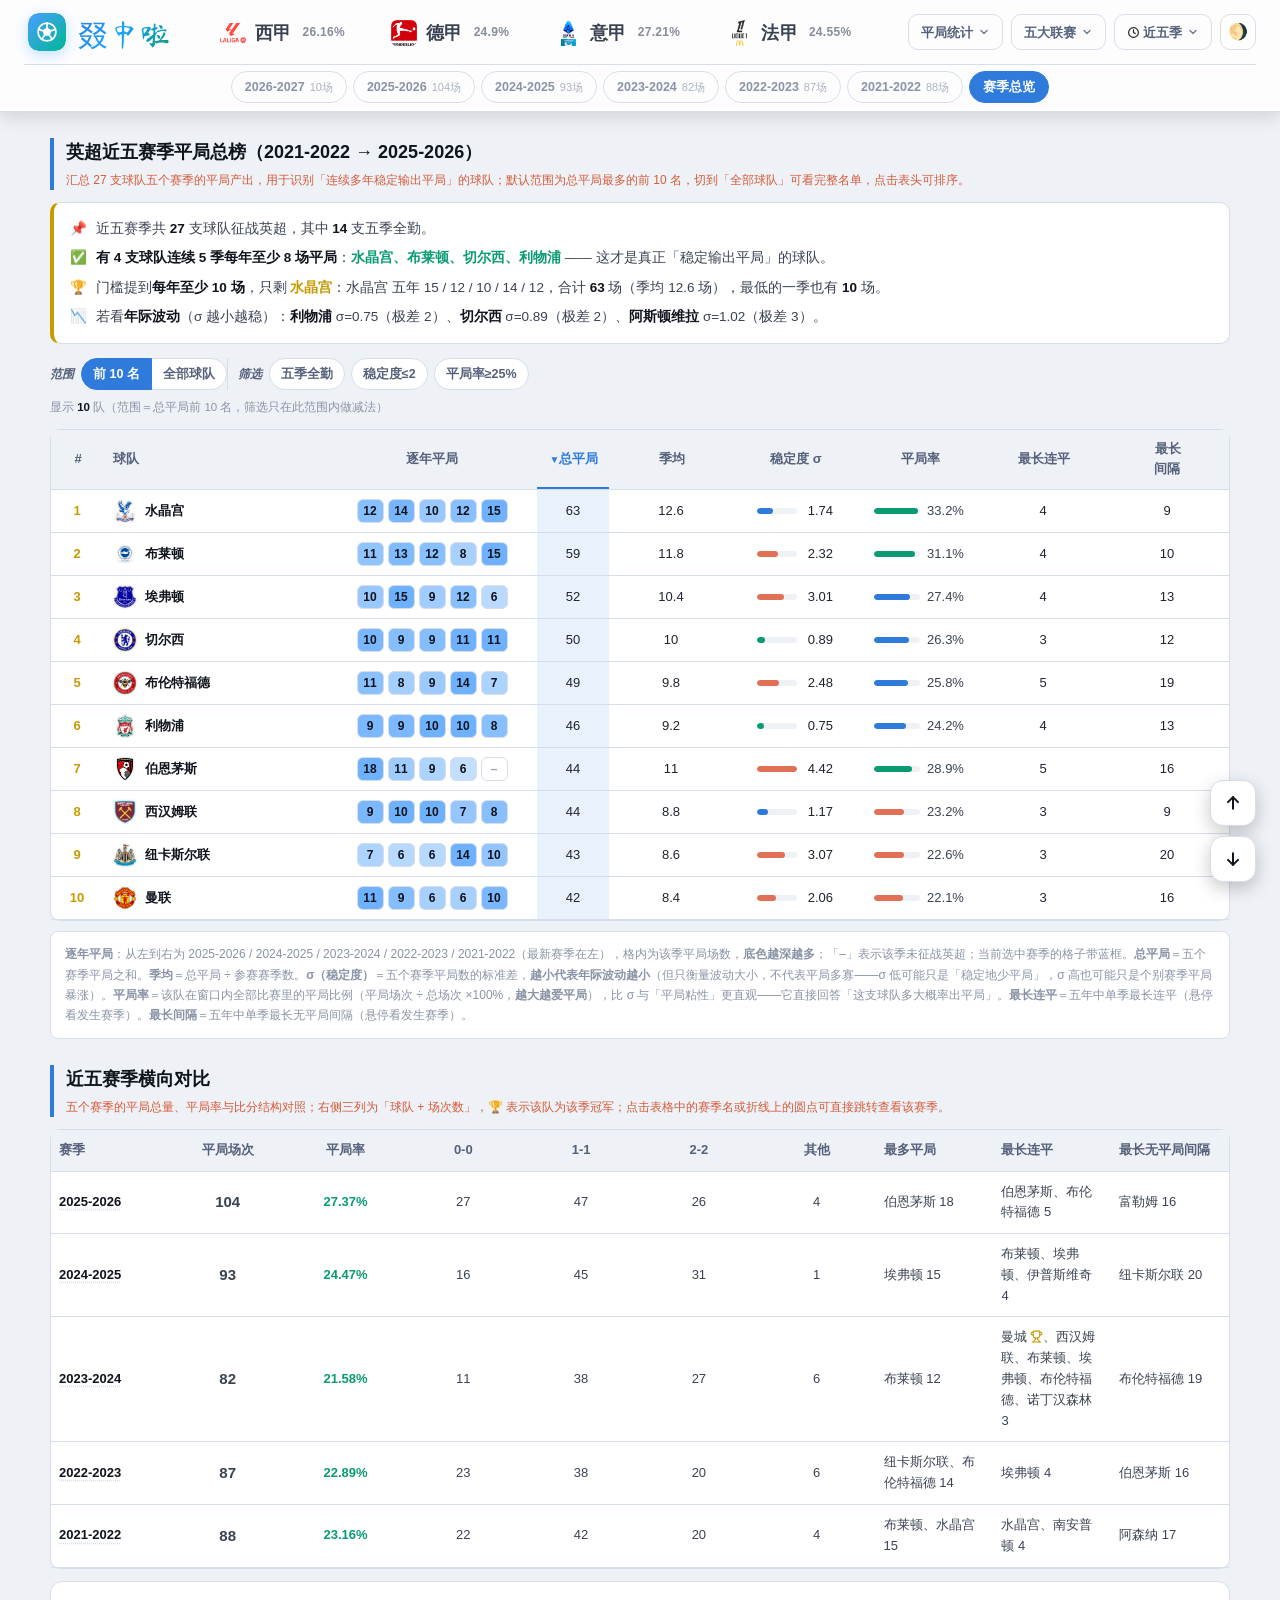
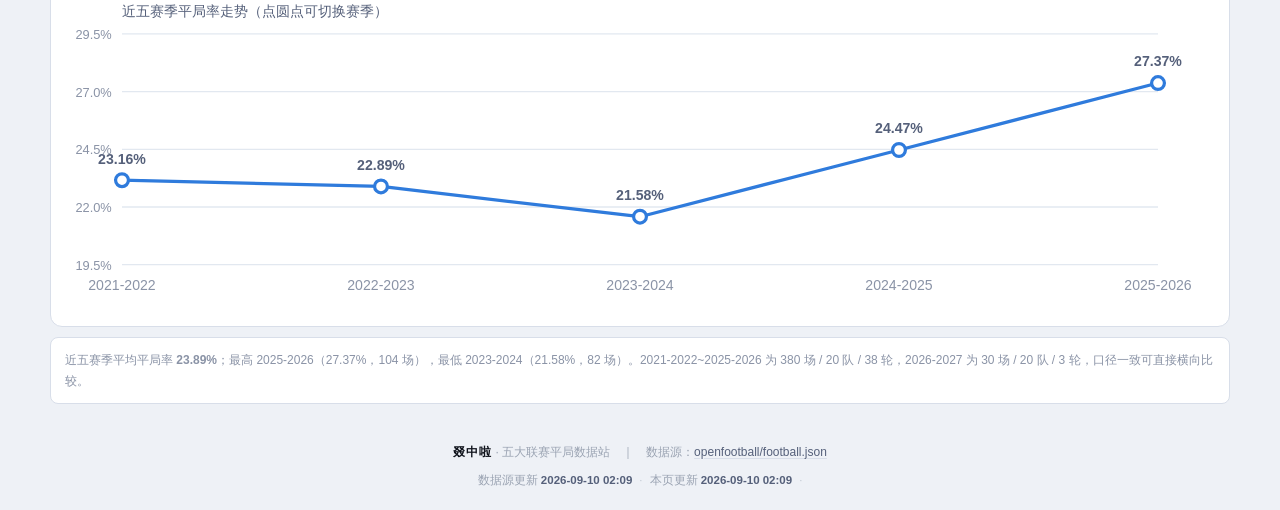
==== pages/draws-big5.html @ 62e21239 "chore: 初始化足球数据静态站点与自动更新流水线 - 多页 + 共享外壳架构（bilibili 风格页头，年份/范围二级 tab） - 三份报告数据：平局·五大 / 平局·次级 / 进球数统计 -" ====
<!DOCTYPE html>
<html lang="zh-CN">
<head>
<meta charset="UTF-8">
<meta name="viewport" content="width=device-width,initial-scale=1,viewport-fit=cover">
<meta name="theme-color" content="#0f1117">
<meta name="description" content="叕中啦 · 五大联赛（英超/西甲/德甲/意甲/法甲）近五赛季平局数据专题：平局率、比分分布、各轮走势与各队平局统计。">
<title>叕中啦 · 五大联赛近五赛季平局数据（英超/西甲/德甲/意甲/法甲）</title>
<link rel="stylesheet" href="../assets/css/draws-big5.css">
<link rel="stylesheet" href="../assets/css/site.css">
</head>
<body>
<div id="siteNav"></div>
<script>window.SITE_ROOT='../';</script>
<script src="../assets/js/site.js"></script>
<div class="trend-tip" id="avgTip"></div>

<header class="site-head">
  <div class="brand">
    <svg class="mark" viewBox="0 0 40 40" aria-hidden="true">
      <defs><linearGradient id="qzlGrad" x1="0" y1="0" x2="1" y2="1"><stop offset="0" stop-color="#4a9eff"/><stop offset="1" stop-color="#00b894"/></linearGradient></defs>
      <rect width="40" height="40" rx="11" fill="url(#qzlGrad)"/>
      <g fill="none" stroke="#fff" stroke-width="1.8" stroke-linecap="round" stroke-linejoin="round">
        <circle cx="20" cy="20" r="9.4"/>
        <path d="M20 15 L24.76 18.55 L22.94 24.05 L17.06 24.05 L15.24 18.55 Z" fill="#fff" stroke="none"/>
        <path d="M20 15 V10.6"/><path d="M24.76 18.55 L28.99 17.26"/><path d="M22.94 24.05 L25.53 27.61"/>
        <path d="M17.06 24.05 L14.47 27.61"/><path d="M15.24 18.55 L11.01 17.26"/>
      </g>
    </svg>
    <span class="brand-txt">
      <span class="nm">叕中啦</span>
      <span class="sl">叕中啦 · 五大联赛平局数据站</span>
    </span>
  </div>
  <nav class="crumb" id="headCrumb" aria-label="当前位置"></nav>
  <button class="theme-btn" id="themeBtn" onclick="toggleTheme()">🌗 自动</button>
</header>
<div class="scroll-nav">
  <button class="scroll-btn" id="toTop" onclick="window.scrollTo({top:0,behavior:'smooth'})" title="回到页头"><svg viewBox="0 0 24 24" fill="none" stroke="currentColor" stroke-width="2.4" stroke-linecap="round" stroke-linejoin="round"><path d="M12 19V5"/><path d="M6 11l6-6 6 6"/></svg></button>
  <button class="scroll-btn" id="toBottom" onclick="window.scrollTo({top:document.documentElement.scrollHeight,behavior:'smooth'})" title="回到页脚"><svg viewBox="0 0 24 24" fill="none" stroke="currentColor" stroke-width="2.4" stroke-linecap="round" stroke-linejoin="round"><path d="M12 5v14"/><path d="M6 13l6 6 6-6"/></svg></button>
</div>

<div class="container">
  <div class="stickynav">
    <div class="league-tabs" id="leagueTabs"></div>
    <div class="navrow">
      <div class="season-tabs" id="seasonTabs"></div>
      <div class="win-switch" id="winSwitch" role="group" aria-label="赛季范围"></div>
    </div>
  </div>

  <div id="viewSeason">
    <div class="stat-strip" id="statGrid"></div>

    <div class="section-title" id="stOverall"></div>
    <div id="overview"></div>
    <div class="ov-note" id="ovNote"></div>

    <div class="section-title" id="stTrend"></div>
    <div class="chart-card"><div id="trend"></div></div>

    <div class="section-title" id="stTeams"></div>
    <div class="teamtools" id="teamTools">
      <button class="ttbtn" id="bkToggleTeam" type="button"></button>
      <span class="ttsort" id="teamSortChip"></span>
    </div>
    <div class="tw-wrap" id="teamWrap">
      <div class="tw" id="teamScroll">
        <table class="team-table" id="teamTable"></table>
      </div>
      <div class="more-hint"><svg viewBox="0 0 24 24" fill="none" stroke="currentColor" stroke-width="2.4" stroke-linecap="round" stroke-linejoin="round"><path d="M9 6l6 6-6 6"/></svg></div>
    </div>
    <div class="note" id="teamNote"></div>
    <div class="section-title" id="form5Title">本赛季各队胜平负走势分布</div>
    <div class="note" id="form5Note"></div>
    <div class="form5-filter" id="form5Filter"></div>
    <div class="form5-strips" id="form5Strips"></div>
  </div>

  <div id="viewOverview">
    <div class="section-title" id="stTop"></div>
    <div class="findings" id="findings"></div>
    <div class="top-tools" id="topTools">
      <span id="topGroups"></span>
      <span class="cnt-note" id="topCount"></span>
    </div>
    <div class="tw-wrap" id="topWrap">
      <div class="tw" id="topScroll">
        <table class="team-table top-table" id="topTable"></table>
      </div>
      <div class="more-hint"><svg viewBox="0 0 24 24" fill="none" stroke="currentColor" stroke-width="2.4" stroke-linecap="round" stroke-linejoin="round"><path d="M9 6l6 6-6 6"/></svg></div>
    </div>
    <div class="note" id="topNote"></div>

    <div class="section-title" id="cmpTitle">近五赛季横向对比
      <span class="note-flag">五个赛季的平局总量、平局率与比分结构对照；右侧三列为「球队 + 场次数」，🏆 表示该队为该季冠军；点击表格中的赛季名或折线上的圆点可直接跳转查看该赛季。</span>
    </div>
    <div class="tw-wrap" id="cmpWrap">
      <div class="tw" id="cmpScroll">
        <table class="cmp-table" id="cmpTable"></table>
      </div>
      <div class="more-hint"><svg viewBox="0 0 24 24" fill="none" stroke="currentColor" stroke-width="2.4" stroke-linecap="round" stroke-linejoin="round"><path d="M9 6l6 6-6 6"/></svg></div>
    </div>
    <div class="chart-card" style="margin-top:12px"><div id="cmpChart"></div></div>
    <div class="note" id="cmpNote"></div>
  </div>

  <div id="viewBig5">
    <div class="section-title" id="big5Title">五大联赛横向对照
      <span class="note-flag" id="big5TitleNote"></span>
    </div>
    <div class="tw-wrap" id="big5Wrap">
      <div class="tw" id="big5Scroll">
        <table class="cmp-table" id="big5Table"></table>
      </div>
      <div class="more-hint"><svg viewBox="0 0 24 24" fill="none" stroke="currentColor" stroke-width="2.4" stroke-linecap="round" stroke-linejoin="round"><path d="M9 6l6 6-6 6"/></svg></div>
    </div>
    <div class="chart-card" style="margin-top:12px"><div id="big5Chart"></div></div>
    <div class="note" id="big5Note"></div>
  </div>

  <div class="footer">
    <div><span class="ft-brand">叕中啦</span> · 五大联赛平局数据站　｜　数据源：<a href="https://github.com/openfootball/football.json" target="_blank">openfootball/football.json</a></div>
    <div class="ft-meta">
      <span title="原始赛果文件最近一次抓取落盘的时间">数据源更新 <b id="ftSrc">–</b></span>
      <span class="ft-dot">·</span>
      <span title="本页最近一次重新生成的时间">本页更新 <b id="ftGen">–</b></span>
      <span class="ft-dot">·</span>
      <!-- 自动化任务标识已停用（原：由本机定时任务每日 09:00 拉取赛果并重新生成本页）。
           后续重建自动化任务时，把下面这段注释解开即可：
           <span class="ft-auto" title="由定时任务每日 09:00 拉取赛果并重新生成本页"><svg .../>每日 09:00 自动更新</span> -->
    </div>
  </div>
</div>

<div class="rtip" id="rowTip"></div>
<div class="trend-tip" id="topTip"></div>
<div class="trend-tip" id="formTip" style="max-width:300px"></div>
<script src="../assets/js/draws-big5-data.js"></script>
<script src="../assets/js/draws-big5.js"></script>
</body>
</html>
---- assets/css/draws-big5.css ----
:root{
  --bg:#0f1117; --card:#1a1d29; --card2:#252836; --border:#2a2d3a;
  --text:#e0e0e0; --text2:#cccccc; --text-dim:#aaaaaa; --text-strong:#ffffff; --text-muted:#8a90a0; --muted:#555555;
  --accent:#4a9eff; --green:#00b894; --axis:#262a38; --chart-bg:#151823;
  --bar-grad:linear-gradient(90deg,#4a9eff,#00b894); --rk:#f1c40f; --note-flag:#e17055; --col-sel-bg:rgba(74,158,255,.12);
  /* 一级 Tab（联赛导航）：选中态用高饱和亮色 + 渐变下划线，避免整块方块抢走内容焦点 */
  --tab-on:#28dcff; --tab-on-bg:rgba(40,200,255,.18); --tab-grad:linear-gradient(90deg,#00e6ff,#3d8bff 52%,#b96bff);
  --tab-glow:0 0 18px rgba(40,200,255,.65);
}
[data-theme="light"]{
  --bg:#eef1f6; --card:#ffffff; --card2:#eef1f6; --border:#d8dee9;
  --text:#1f2430; --text2:#3a4252; --text-dim:#55607a; --text-strong:#10141c; --text-muted:#8a93a6; --muted:#9aa3b2;
  --accent:#2f7bdc; --green:#0a9b73; --axis:#e2e8f0; --chart-bg:#ffffff;
  --bar-grad:linear-gradient(90deg,#2f7bdc,#0a9b73); --rk:#c79a00; --note-flag:#d65a3a; --col-sel-bg:rgba(47,123,220,.10);
  --tab-on:#0077e6; --tab-on-bg:rgba(0,119,230,.14); --tab-grad:linear-gradient(90deg,#1aa3ff,#2f7bdc 52%,#8a3fe4);
  --tab-glow:0 0 14px rgba(26,140,255,.45);
}
* { margin:0; padding:0; box-sizing:border-box; }
body { font-family:"PingFang SC","Microsoft YaHei","Helvetica Neue",Arial,sans-serif; background:var(--bg); color:var(--text); line-height:1.6; padding:20px; transition:background .2s,color .2s; -webkit-tap-highlight-color:transparent; }
.container { max-width:1180px; margin:0 auto; }

.theme-btn { flex:0 0 auto; padding:7px 13px; border-radius:999px; background:var(--card); border:1px solid var(--border); color:var(--text-dim); cursor:pointer; font-size:12.5px; font-weight:600; line-height:1.4; transition:all .15s; white-space:nowrap; }
.theme-btn:hover { border-color:var(--accent); color:var(--accent); }

/* ---------- 站点页头：品牌「球中了」+ 面包屑 + 主题 ---------- */
/* 与正文同一条 1180px 中轴，保证页头与内容左右对齐 */
.site-head { display:flex; align-items:center; gap:12px; max-width:1180px; margin:0 auto; padding:2px 2px 12px; }
.brand { display:flex; align-items:center; gap:10px; min-width:0; }
.brand .mark { width:38px; height:38px; flex:0 0 auto; border-radius:11px; display:block; box-shadow:0 4px 12px rgba(74,158,255,.28); }
.brand-txt { display:flex; flex-direction:column; min-width:0; }
.brand-txt .nm { font-size:22px; font-weight:800; letter-spacing:2px; color:var(--text-strong); line-height:1.15; }
.brand-txt .sl { font-size:10.5px; letter-spacing:.6px; color:var(--text-muted); white-space:nowrap; }
.crumb { margin-left:auto; display:flex; align-items:center; gap:6px; flex-wrap:wrap; justify-content:flex-end; font-size:12px; color:var(--text-muted); }
.crumb .sepi { opacity:.45; }
.crumb b { color:var(--text-strong); font-weight:700; }
.scroll-nav { position:fixed; right:24px; bottom:18px; z-index:70; display:flex; flex-direction:column; gap:10px; }
.scroll-btn { width:46px; height:46px; border-radius:13px; background:var(--card); border:1px solid var(--border); color:var(--text-strong); cursor:pointer; box-shadow:0 6px 18px rgba(0,0,0,.22); display:flex; align-items:center; justify-content:center; transition:background .18s,color .18s,border-color .18s,transform .18s,box-shadow .18s,opacity .2s; }
.scroll-btn svg { width:20px; height:20px; display:block; }
.scroll-btn:hover { background:var(--accent); color:#fff; border-color:var(--accent); transform:translateY(-2px); box-shadow:0 9px 22px rgba(74,158,255,.42); }
.scroll-btn.hide { opacity:0; pointer-events:none; transform:translateY(10px); }

/* 联赛 + 赛季切换（吸顶导航条） */
.stickynav { position:sticky; top:0; z-index:45; background:var(--bg); padding:0 0 6px; margin-bottom:6px; box-shadow:0 1px 0 var(--border); }
.league-tabs { display:flex; flex-wrap:nowrap; gap:2px; justify-content:center; overflow-x:auto; scrollbar-width:none; -ms-overflow-style:none; }
.league-tabs::-webkit-scrollbar { display:none; }
/* 字号/图标整体放大，未选中也用 text2（比 text-dim 更亮），选中态走高饱和亮色 */
.league-tab { position:relative; display:inline-flex; align-items:center; gap:9px; padding:15px 22px 13px; background:transparent; border:0; border-radius:11px; color:var(--text2); cursor:pointer; font-size:18px; font-weight:800; letter-spacing:.3px; transition:color .15s,background .15s; user-select:none; white-space:nowrap; min-width:0; flex:0 0 auto; }
/* 选中态用渐变下划线（主站导航栏风格），替代原来抢眼的渐变方块 */
.league-tab::after { content:''; position:absolute; left:12px; right:12px; bottom:2px; height:3px; border-radius:3px; background:var(--tab-grad); transform:scaleX(0); transform-origin:center; transition:transform .18s ease; }
.league-tab:hover { color:var(--text-strong); background:var(--card2); }
.league-tab:hover::after { transform:scaleX(.45); }
.league-tab.active { color:var(--tab-on); background:var(--tab-on-bg); font-weight:800; }
.league-tab.active::after { transform:scaleX(1); box-shadow:var(--tab-glow); }
.league-tab img { width:26px; height:26px; object-fit:contain; border-radius:6px; background:transparent; flex:0 0 auto; }
.league-tab .uefa-logo { width:25px; height:15px; border-radius:3px; display:block; flex:0 0 auto; }
.league-tab .rt { font-size:12px; font-weight:600; opacity:.6; margin-left:2px; }
.league-tab.active .rt { opacity:.92; }
.season-tabs { display:flex; flex-wrap:wrap; gap:6px; justify-content:center; padding:8px 0 2px; flex:1 1 auto; min-width:0; }
.season-tab { padding:5px 13px; border-radius:999px; background:transparent; border:1px solid var(--border); color:var(--text-muted); cursor:pointer; font-size:12.5px; font-weight:600; transition:all .15s; user-select:none; white-space:nowrap; }
.season-tab:hover { border-color:var(--accent); color:var(--text-strong); }
.season-tab.active { background:var(--accent); color:#fff; border-color:var(--accent); }
.season-tab.ov { border-style:dashed; }
.season-tab.ov.active { border-style:solid; }
.season-tab .cnt { font-size:11px; font-weight:500; opacity:.7; margin-left:5px; }
.season-tab.active .cnt { opacity:.85; }
/* 二级行右侧：赛季范围（近五季 / 近三季）分段开关 */
.navrow { display:flex; align-items:flex-start; gap:10px; }
.win-switch { flex:0 0 auto; display:inline-flex; align-items:center; gap:3px; margin-top:8px; padding:3px;
  border:1px solid var(--border); border-radius:999px; background:var(--card); }
.win-switch .wlab { display:inline-flex; align-items:center; gap:4px; padding:0 6px 0 8px; font-size:11.5px; font-weight:700; color:var(--text-muted); white-space:nowrap; }
.win-switch .wlab svg { width:12px; height:12px; display:block; }
.win-switch .wbtn { border:0; background:transparent; color:var(--text-muted); cursor:pointer; padding:3px 11px;
  border-radius:999px; font-size:12px; font-weight:700; line-height:1.5; transition:color .15s,background .15s; white-space:nowrap; }
.win-switch .wbtn:hover { color:var(--text-strong); }
.win-switch .wbtn.on { background:var(--tab-grad); color:#fff; box-shadow:var(--tab-glow); }
@media (max-width:760px){
  .navrow { flex-direction:column; align-items:stretch; }
  .win-switch { align-self:center; margin-top:2px; }
}

/* 跨赛季总榜 */
.findings { background:var(--card); border:1px solid var(--border); border-left:4px solid var(--rk); border-radius:10px; padding:14px 16px; margin-bottom:14px; }
.top-tools { display:flex; align-items:center; flex-wrap:wrap; gap:8px 10px; margin:0 0 12px; }
.top-tools .tg { display:inline-flex; align-items:center; gap:6px; }
.top-tools .tgl { font-size:12px; color:var(--text-dim); font-weight:600; margin-right:1px; }
.top-tools .fb { font:inherit; font-size:12.5px; font-weight:600; color:var(--text-dim); background:var(--card); border:1px solid var(--border); border-radius:999px; padding:5px 11px; cursor:pointer; transition:color .15s,border-color .15s,background .15s; }
.top-tools .fb:hover { color:var(--accent); border-color:var(--accent); }
.top-tools .fb.on { color:#fff; background:var(--accent); border-color:var(--accent); }
/* 「范围」分段开关：两段拼成一体的胶囊，一眼看出是二选一（区别于各自独立的筛选开关） */
.top-tools .seg { display:inline-flex; }
.top-tools .seg .fb { border-radius:0; margin-left:-1px; }
.top-tools .seg .fb:first-child { border-radius:999px 0 0 999px; margin-left:0; }
.top-tools .seg .fb:last-child { border-radius:0 999px 999px 0; }
.top-tools .seg .fb.on { position:relative; z-index:1; }
.top-tools .tg + .tg { padding-left:10px; border-left:1px solid var(--border); }
/* 状态说明：独占一行，把「命中队数 + 当前范围 + 已启用筛选」一次说清，消除歧义 */
.top-tools .cnt-note { flex-basis:100%; font-size:11.5px; color:var(--text-muted); line-height:1.6; }
.top-tools .cnt-note b { color:var(--text-strong); }
.top-table td.hov-cell { cursor:pointer; }
.findings .fl { display:flex; gap:9px; align-items:flex-start; font-size:13.5px; color:var(--text2); line-height:1.8; }
.findings .fl + .fl { margin-top:5px; }
.findings .fi { flex:0 0 auto; }
.findings b { color:var(--text-strong); }
.findings .hi { color:var(--rk); font-weight:700; }
.findings .ok { color:var(--green); font-weight:700; }
@media(max-width:520px){ .findings .fl{ font-size:12.5px; } .findings{ padding:12px 13px; } }


.top-table { min-width:0; white-space:normal; word-break:break-word; overflow-wrap:anywhere; }
.top-table th.namecol, .top-table td.namecol { width:150px; }
.top-table th.yrcol, .top-table td.yrcol { width:210px; }
.top-table th.totalcol, .top-table td.totalcol { width:72px; }
.top-table td.yr { padding:6px 8px; }
.form5-filter { display:flex; flex-wrap:wrap; gap:8px; align-items:center; margin:6px 0 10px; }
.form5-filter .form5-toggle { padding:6px 13px; border:1px solid var(--border); border-radius:18px; background:var(--card); color:var(--text2); font:inherit; font-size:12.5px; font-weight:700; cursor:pointer; opacity:.55; }
.form5-filter .form5-toggle.on { opacity:1; color:var(--text-strong); background:var(--card2); }
.form5-toggle[data-r="W"].on { border-color:#00b894; }
.form5-toggle[data-r="D"].on { border-color:#4a9eff; box-shadow:inset 0 -3px 0 #4a9eff; }
.form5-toggle[data-r="L"].on { border-color:#e74c3c; }
.form5-filter .form5-hint { color:var(--text-muted); font-size:11.5px; margin-left:auto; }
.form5-strips { --f5-w:#00b894; --f5-d:#4a9eff; --f5-l:#e74c3c; display:flex; flex-direction:column; gap:7px; background:var(--card); border:1px solid var(--border); border-radius:10px; padding:10px 12px; overflow-x:auto; }
.form5-row { display:flex; flex-wrap:wrap; align-items:center; gap:10px; min-width:700px; }
.form5-name { width:206px; flex:0 0 206px; display:flex; align-items:center; gap:6px; white-space:nowrap; color:var(--text-strong); font-size:13px; font-weight:600; }
.form5-name .crest { width:20px; height:20px; flex:0 0 auto; }
.form5-name .nm { overflow:hidden; text-overflow:ellipsis; min-width:0; flex:0 1 auto; }
.form5-tlink { flex:0 0 auto; margin-left:6px; font-size:11px; font-weight:400; color:var(--text-muted); white-space:nowrap; cursor:pointer; user-select:none; }
.form5-tlink:hover { color:var(--text2); }
.form5-strip { display:flex; flex:1; gap:2px; min-width:320px; }
.form5-strip.off { display:none; }
.form5-row.off .form5-meta { display:none; }
.form5-cell { flex:1 1 0; min-width:3px; height:20px; border-radius:2px; cursor:default; transition:opacity .12s, box-shadow .12s; }
.form5-cell.w { background:var(--f5-w); }
.form5-cell.d { background:var(--f5-d); box-shadow:0 0 0 1px rgba(74,158,255,.55); }
.form5-cell.l { background:var(--f5-l); }
.form5-cell.start { margin-left:5px; box-shadow:inset 2px 0 0 var(--border); }
.form5-cell.d.start { box-shadow:inset 2px 0 0 var(--border), 0 0 0 1px rgba(74,158,255,.55); }
.form5-cell.off { opacity:.42; }
.form5-cell:hover { opacity:1; box-shadow:0 0 0 2px var(--text-strong); }
.form5-meta { flex:0 0 auto; min-width:118px; text-align:right; font-size:11px; color:var(--text-muted); white-space:nowrap; font-variant-numeric:tabular-nums; }
.form5-legend { display:flex; gap:14px; margin:0 0 7px 216px; font-size:11.5px; color:var(--text-muted); }
.form5-legend span::before { content:''; display:inline-block; width:10px; height:10px; border-radius:2px; margin-right:4px; vertical-align:-1px; }
.form5-legend .fw::before { background:var(--f5-w); } .form5-legend .fd::before { background:var(--f5-d); } .form5-legend .fl::before { background:var(--f5-l); }
.yrcell { display:inline-flex; gap:4px; }
.yrcell i { display:inline-flex; align-items:center; justify-content:center; width:27px; height:24px; border-radius:6px; font-size:12px; font-weight:700; font-variant-numeric:tabular-nums; font-style:normal; color:var(--text-strong); border:1px solid var(--border); }
.yrcell i.na { color:var(--muted); background:transparent; }
.yrcell i.cur { box-shadow:0 0 0 2px var(--accent); }
.sdb { display:inline-flex; align-items:center; gap:6px; justify-content:center; }
.sdb .sb { width:40px; max-width:40px; height:6px; border-radius:3px; background:var(--card2); overflow:hidden; }
.sdb .sb i { display:block; height:100%; border-radius:3px; }
.sdb .sv { font-variant-numeric:tabular-nums; min-width:30px; text-align:right; }

/* 单赛季关键指标：轻量「指标条」（细分隔线 + 文字），避免方块卡片比 Tab 还抢眼 */
.stat-strip { display:grid; grid-template-columns:repeat(6,1fr); margin:12px 0 2px; padding:9px 0 10px; border-top:1px solid var(--border); border-bottom:1px solid var(--border); }
.stat-strip .stat { padding:0 14px; border-left:1px solid var(--border); min-width:0; text-align:left; }
.stat-strip .stat:first-child { border-left:0; padding-left:0; }
.stat-strip .stat .k { font-size:11.5px; color:var(--text-muted); line-height:1.4; white-space:nowrap; overflow:hidden; text-overflow:ellipsis; }
.stat-strip .stat .v { font-size:19px; font-weight:800; color:var(--text-strong); font-variant-numeric:tabular-nums; line-height:1.4; white-space:nowrap; }
.stat-strip .stat .v.green { color:var(--green); } .stat-strip .stat .v.accent { color:var(--accent); } .stat-strip .stat .v.rk { color:var(--rk); }
.stat-strip .stat .v.stat-combo { display:flex; align-items:baseline; gap:6px; min-width:0; }
.stat-combo .stat-team { min-width:0; overflow:hidden; text-overflow:ellipsis; white-space:nowrap; font-size:12px; font-weight:700; color:var(--text-dim); }
.delta { font-size:12px; font-weight:700; margin-left:5px; cursor:default; }
.delta.up { color:var(--green); } .delta.down { color:#e74c3c; } .delta.eq { color:var(--text-muted); }
@media(max-width:900px){
  .stat-strip{ grid-template-columns:repeat(3,1fr); }
  .stat-strip .stat{ padding:6px 14px; border-left:1px solid var(--border); border-top:1px solid var(--border); }
  .stat-strip .stat:first-child{ padding-left:14px; border-left:1px solid var(--border); }
  .stat-strip .stat:nth-child(3n+1){ border-left:0; padding-left:0; }
  .stat-strip .stat:nth-child(-n+3){ border-top:0; padding-top:0; }
}
@media(max-width:520px){
  .stat-strip{ grid-template-columns:repeat(2,1fr); }
  .stat-strip .stat{ padding:6px 12px; border-left:1px solid var(--border); border-top:1px solid var(--border); }
  .stat-strip .stat:nth-child(3n+1){ border-left:1px solid var(--border); padding-left:12px; }
  .stat-strip .stat:nth-child(2n+1){ border-left:0; padding-left:0; }
  .stat-strip .stat:nth-child(-n+2){ border-top:0; padding-top:0; }
  .stat-strip .stat .v{ font-size:17px; } body{padding:12px;}
}

.section-title { font-size:18px; font-weight:700; color:var(--text-strong); margin:26px 0 12px; padding-left:12px; border-left:4px solid var(--accent); }
.section-title .note-flag { display:block; font-size:12px; color:var(--note-flag); font-weight:400; margin-top:4px; }

.ov-table { width:100%; border-collapse:collapse; font-size:13px; background:var(--card); border-radius:10px; overflow:hidden; margin-bottom:6px; }
.ov-table th, .ov-table td { padding:11px 8px; text-align:center; color:var(--text2); border-bottom:1px solid var(--border); white-space:nowrap; }
.ov-table th { background:var(--card2); color:var(--text-dim); font-weight:600; border-bottom:2px solid var(--border); cursor:pointer; user-select:none; }
.ov-table th.left, .ov-table td.left { text-align:left; }
.ov-table th.sortable:hover { color:var(--text-strong); }
.ov-table th.sortable.sorted { color:var(--accent); box-shadow:inset 0 -2px 0 var(--accent); }
.ov-table th .arr { font-size:10px; margin-left:2px; }
.ov-table tbody tr:hover { background:var(--card2); }
.ov-table tfoot td { background:var(--card2); font-weight:700; color:var(--text-strong); border-top:2px solid var(--border); }
.ov-table .dot { width:11px; height:11px; border-radius:3px; display:inline-block; vertical-align:middle; margin-right:6px; }
/* 注：不要再定义全局 .bar —— 走势图柱体 <rect class="bar"> 的 height 是几何属性，CSS 会覆盖属性值 */
.per-round { font-size:12px; color:var(--text-dim); min-width:64px; text-align:left; font-variant-numeric:tabular-nums; }
.bignum { font-size:15px; font-weight:700; color:var(--text-strong); }
.ov-note { font-size:11.5px; color:var(--text-muted); line-height:1.6; margin-top:6px; }

.tw-wrap { position:relative; margin-bottom:6px; }
.tw { overflow:visible; border:1px solid var(--border); border-radius:10px; background:var(--card); }
.team-table { width:100%; border-collapse:separate; border-spacing:0; font-size:13px; table-layout:fixed; }
.cmp-table { width:100%; border-collapse:separate; border-spacing:0; font-size:13px; table-layout:fixed; white-space:normal; word-break:break-word; overflow-wrap:anywhere; }
.cmp-table th, .cmp-table td { padding:10px 8px; text-align:center; border-bottom:1px solid var(--border); white-space:normal; word-break:break-word; overflow-wrap:anywhere; color:var(--text2); }
.cmp-table th { background:var(--card2); color:var(--text-dim); font-weight:600; }
.cmp-table th.left, .cmp-table td.left { text-align:left; }
.cmp-table tbody tr:hover { background:var(--card2); }
.cmp-table tr.cur { background:var(--col-sel-bg); }
.cmp-table tbody tr.cur:hover { background:var(--col-sel-bg); }
.cmp-table .sn { font-weight:700; color:var(--text-strong); cursor:pointer; text-decoration:underline; text-decoration-style:dotted; text-underline-offset:3px; text-decoration-color:var(--border); }
.cmp-table .sn:hover { color:var(--accent); text-decoration-color:var(--accent); }
.cmp-table th.sortable { cursor:pointer; user-select:none; }
.cmp-table th.sortable:hover { color:var(--text-strong); }
.cmp-table th.sortable.sorted { color:var(--accent); box-shadow:inset 0 -2px 0 var(--accent); }
.cmp-table th .arr { font-size:10px; margin-left:2px; }
.team-table th, .team-table td { padding:9px 8px; text-align:center; border-bottom:1px solid var(--border); white-space:normal; word-break:break-word; overflow-wrap:anywhere; }
.team-table th { background:var(--card2); color:var(--text-dim); font-weight:600; cursor:pointer; user-select:none; }
.team-table th.sortable:hover { color:var(--text-strong); }
.team-table th.sortable.sorted { color:var(--accent); box-shadow:inset 0 -2px 0 var(--accent); }
.team-table th .arr { font-size:10px; margin-left:2px; }
.team-table tbody tr:hover { background:var(--card2); }
/* PC：排名为独立窄列，队名另起一列（与参考榜单一致） */
.team-table th.rkcol, .team-table td.rkcol { width:52px; min-width:52px; max-width:52px; padding-left:0; padding-right:0; }
.team-table td.rk { color:var(--rk); font-weight:700; font-variant-numeric:tabular-nums; }
.team-table th.namecol, .team-table td.namecol { width:224px; min-width:196px; max-width:260px; text-align:left; padding-left:10px; }
/* 队名过长时只让「队名」这一段省略，积分 / 🏆 / 升降 icon 一律不参与压缩，避免 icon 被切掉 */
.team-table td.namecol { overflow:hidden; }
.tcell { display:flex; align-items:center; gap:8px; min-width:0; }
.crest { width:24px; height:24px; object-fit:contain; border-radius:4px; background:transparent; padding:1px; filter:drop-shadow(0 0 1px rgba(0,0,0,.55)); flex:0 0 auto; }
[data-theme="light"] .crest { filter:drop-shadow(0 0 1px rgba(0,0,0,.3)); }
.crest-fallback { display:inline-flex; align-items:center; justify-content:center; width:24px; height:24px; border-radius:50%; color:#fff; font-size:11px; font-weight:700; flex:0 0 auto; }
.lg-logo { width:22px; height:22px; object-fit:contain; border-radius:4px; flex:0 0 auto; background:transparent; }
.lg-leg { display:inline-flex; align-items:center; gap:5px; margin-right:14px; font-size:12px; color:var(--text2); cursor:pointer; user-select:none; -webkit-user-select:none; }
.lg-leg:hover { color:var(--text-strong); }
.lg-leg.off { opacity:.35; text-decoration:line-through; }
.lg-leg i { width:11px; height:11px; border-radius:3px; display:inline-block; }
.sub { font-size:10px; color:var(--text-muted); font-weight:400; }
/* 队伍列按内容自适应（不撑满整列），冠军/升班马图标紧跟积分，避免被推到列尾 */
.tmeta { display:flex; align-items:center; gap:0; min-width:0; flex:1 1 auto; }
.tagroup { display:inline-flex; align-items:center; gap:0; flex:0 0 auto; margin-left:6px; }
.tcell .nm { font-weight:600; color:var(--text-strong); white-space:pre; overflow:hidden; text-overflow:ellipsis; min-width:0; flex:0 1 auto; }
.pts-inline { margin-left:0; font-size:11.5px; font-weight:700; color:var(--text-muted); font-variant-numeric:tabular-nums; white-space:nowrap; }
.pts-inline .u { font-size:10px; font-weight:600; opacity:.75; margin-left:1px; }
.champ { color:var(--rk); margin-left:3px; display:inline-flex; flex:0 0 auto; vertical-align:-2px; }
.champ svg { width:13px; height:13px; display:block; }
.move { display:inline-flex; align-items:center; justify-content:center; width:16px; height:16px; border-radius:4px; margin-left:3px; flex:0 0 auto; font-size:10px; line-height:1; font-weight:800; }
.move.up { color:#fff; background:var(--green); }
.move.down { color:#fff; background:#e74c3c; }
.bcell { display:inline-flex; align-items:center; gap:7px; justify-content:center; }
.bcell .bb { width:46px; max-width:46px; height:6px; border-radius:3px; background:var(--card2); overflow:hidden; }
.bcell .bb i { display:block; height:100%; border-radius:3px; }
.bcell .bn { font-variant-numeric:tabular-nums; color:var(--text2); min-width:16px; text-align:right; }
.team-table td.col-sel { background:var(--col-sel-bg); }
.team-table td.col-sel .bn { color:var(--accent); font-weight:700; }
.team-table th.th2 { white-space:normal; line-height:1.25; font-size:11.5px; }
.team-table td.ev { font-variant-numeric:tabular-nums; color:var(--text2); }
.team-table td.ev.na { color:var(--text-muted); opacity:.5; }

/* ---------- 表格工具条：比分明细折叠 / 展开 ---------- */
.teamtools { display:flex; align-items:center; gap:10px; flex-wrap:wrap; margin:0 0 9px; }
.ttbtn { display:inline-flex; align-items:center; gap:6px; font:inherit; font-size:12.5px; font-weight:600; color:var(--text-dim); background:var(--card); border:1px solid var(--border); border-radius:999px; padding:6px 13px; cursor:pointer; transition:color .15s,border-color .15s,background .15s; }
.ttbtn:hover { color:var(--accent); border-color:var(--accent); }
.ttbtn svg { width:14px; height:14px; display:block; }
.ttbtn.on { color:var(--accent); border-color:var(--accent); background:var(--col-sel-bg); }
.ttsort { font-size:12px; color:var(--accent); background:var(--col-sel-bg); border:1px solid var(--border); border-radius:999px; padding:5px 11px; cursor:pointer; display:none; }
.tthint { font-size:12px; color:var(--text-muted); }
@media(max-width:820px){ .tthint { display:none; } }

/* 悬停浮层（查看该队各比分平局明细） */
.rtip { position:fixed; z-index:70; pointer-events:none; background:var(--card); border:1px solid var(--border); border-radius:10px; box-shadow:0 6px 22px rgba(0,0,0,.30); padding:9px 12px; font-size:12.5px; color:var(--text-dim); display:none; white-space:nowrap; line-height:1.75; }
.rtip .rt-h { font-weight:700; color:var(--text-strong); margin-bottom:3px; }
.rtip .rt-r { display:flex; align-items:center; gap:7px; }
.rtip .rt-r i.dot { width:8px; height:8px; border-radius:50%; display:inline-block; }
.rtip .rt-r b { color:var(--text-strong); font-variant-numeric:tabular-nums; margin-left:auto; padding-left:18px; }
.rtip .rt-f { margin-top:4px; padding-top:4px; border-top:1px solid var(--border); color:var(--text-muted); font-size:11.5px; }

/* 移动端：排名列与队名列一起冻结，横向滑动时始终可见 */
@media(max-width:820px){
  .team-table th.rkcol, .team-table td.rkcol { position:sticky; left:0; z-index:3; width:38px; min-width:38px; max-width:38px; background:var(--card); }
  .team-table th.rkcol { background:var(--card2); z-index:4; }
  .team-table tbody tr:hover td.rkcol { background:var(--card2); }
  .team-table th.namecol, .team-table td.namecol { position:sticky; left:38px; z-index:2; min-width:126px; max-width:146px; background:var(--card); box-shadow:-1px 0 0 var(--border); }
  .team-table th.namecol { background:var(--card2); z-index:3; }
  .team-table tbody tr:hover td.namecol { background:var(--card2); }
  .tmeta { flex-direction:column; align-items:flex-start; line-height:1.25; }
  .tagroup .pts-inline { margin-left:0; font-size:10.5px; }
  /* 联赛条/赛季条在移动端改为横向滑动单行 */
  .season-tabs, .league-tabs { flex-wrap:nowrap; overflow-x:auto; justify-content:flex-start; scrollbar-width:none; -webkit-overflow-scrolling:touch; }
  .season-tabs::-webkit-scrollbar, .league-tabs::-webkit-scrollbar { display:none; }
  .stickynav { padding:0 0 5px; }
  /* 页头在窄屏收起副标题与面包屑，只留 标志 + 站名 + 主题 */
  .site-head { gap:8px; padding:0 0 10px; }
  .brand .mark { width:32px; height:32px; border-radius:9px; }
  .brand-txt .nm { font-size:19px; letter-spacing:1.5px; }
  .brand-txt .sl { display:none; }
  .crumb { display:none; }
  .theme-btn { margin-left:auto; padding:6px 11px; font-size:12px; }
  .scroll-nav { right:auto; left:14px; bottom:14px; }
}
@media(max-width:400px){ .brand-txt .nm { font-size:18px; letter-spacing:1px; } .theme-btn { padding:6px 9px; font-size:11px; } }

.more-hint { position:absolute; right:1px; top:50%; transform:translateY(-50%); height:48px; width:34px; padding-left:14px; border-radius:24px 0 0 24px; background:linear-gradient(90deg,transparent,var(--card) 55%); display:flex; align-items:center; justify-content:flex-end; color:var(--text-dim); pointer-events:none; transition:opacity .25s; }
.more-hint svg { width:16px; height:16px; display:block; }
.at-end .more-hint { opacity:0; }

.chart-card { background:var(--chart-bg); border:1px solid var(--border); border-radius:12px; padding:16px 12px 8px; overflow-x:auto; }
.trend-svg { display:block; width:100%; height:auto; }
.trend-svg rect.bar { transition:opacity .15s; cursor:pointer; }
.trend-svg rect.bar:hover { opacity:.78; }
.trend-svg circle.pt { cursor:pointer; }
.trend-tip { position:fixed; z-index:60; pointer-events:none; background:var(--card); border:1px solid var(--border); color:var(--text); font-size:12px; line-height:1.5; padding:8px 10px; border-radius:8px; box-shadow:0 4px 16px rgba(0,0,0,.25); display:none; max-width:240px; white-space:normal; word-break:break-word; }
.trend-tip b { color:var(--text-strong); }

.note { font-size:12px; color:var(--text-muted); background:var(--card); padding:12px 14px; border-radius:8px; border:1px solid var(--border); margin:10px 0 4px; line-height:1.7; }
.footer { text-align:center; padding:20px 12px; color:var(--muted); font-size:12px; margin-top:18px; line-height:1.8; }
.footer .ft-brand { color:var(--text-strong); font-weight:800; letter-spacing:1px; }
.footer a { color:var(--text-dim); text-decoration:underline; text-underline-offset:2px; text-decoration-color:var(--border); }
.footer a:hover { color:var(--accent); text-decoration-color:var(--accent); }
.ft-meta { margin-top:6px; display:flex; flex-wrap:wrap; align-items:center; justify-content:center; gap:7px; font-size:11.5px; color:var(--muted); }
.ft-meta b { color:var(--text-dim); font-weight:700; }
.ft-meta .ft-dot { opacity:.5; }
.ft-meta .ft-auto { display:inline-flex; align-items:center; gap:4px; color:var(--text-dim); }
.ft-meta .ft-auto svg { width:12px; height:12px; display:block; opacity:.85; }
---- assets/css/site.css ----
/* ==========================================================================
   站点外壳：全宽冻结顶栏（bilibili 风三段式）

     行 1   左：品牌（马善政毛笔楷书 + 渐变）  中：联赛 tab  右：3 个下拉 + 主题按钮
     行 2   二级 tab：赛季年份居中

   · 顶栏 position:fixed + 等高占位块，绕开 sticky 包含块坑
   · 主题由外壳唯一持有（qzl_theme），跨页状态一致
   · 「范围」下拉菜单读取页面的 #winSwitch 按钮（不修改页面 JS），点击反向触发原按钮
   ========================================================================== */

/* —— 品牌字：马善政毛笔楷书（OFL，仅含「叕中啦」三字，1.6KB） —— */
@font-face{
  font-family:"BrandScript";
  font-weight:400; font-style:normal; font-display:swap;
  src:url(../font/ma-shan-zheng.woff2) format("woff2");
}

:root{
  --bg:#0f1117; --card:#1a1d29; --card2:#252836; --border:#2a2d3a;
  --text:#e0e0e0; --text2:#cccccc; --text-dim:#aaaaaa; --text-strong:#ffffff; --text-muted:#8a90a0; --muted:#555555;
  --accent:#4a9eff; --green:#00b894; --chart-bg:#151823;
  --bar-grad:linear-gradient(90deg,#4a9eff,#00b894);
  --tab-grad:linear-gradient(90deg,#00e6ff,#3d8bff 52%,#b96bff);
  --tab-on:#28dcff; --tab-on-bg:rgba(40,200,255,.18);
  --brand-grad:linear-gradient(135deg,#5fb0ff 0%,#28e0ff 45%,#00d2a3 100%);
  --hover-bg:rgba(255,255,255,.07);
  --sel-h-bg:rgba(255,255,255,.09);
  --site-top-h:0px;
  --site-pad:24px;
  --h-row:64px;
  --h-ctl:36px;
  --r-ctl:10px;
}
[data-theme="light"]{
  --bg:#eef1f6; --card:#ffffff; --card2:#eef1f6; --border:#d8dee9;
  --text:#1f2430; --text2:#3a4252; --text-dim:#55607a; --text-strong:#10141c; --text-muted:#8a93a6; --muted:#9aa3b2;
  --accent:#2f7bdc; --green:#0a9b73; --chart-bg:#ffffff;
  --bar-grad:linear-gradient(90deg,#2f7bdc,#0a9b73);
  --tab-on:#0077e6; --tab-on-bg:rgba(0,119,230,.14);
  --brand-grad:linear-gradient(135deg,#2f7bdc 0%,#1aa3ff 45%,#0a9b73 100%);
  --hover-bg:rgba(0,0,0,.05);
  --sel-h-bg:rgba(0,0,0,.06);
}
html,body{margin:0;padding:0;background:var(--bg);color:var(--text);}
*{box-sizing:border-box;}                 /* 兜底：首页/占位页没有页面 CSS，避免 .site-top-in 因 content-box 撑出横向滚动 */
html body{padding-top:0;}                  /* 顶部留白交给外壳的等高占位块 */
#mount{display:block;}

/* 页面自带品牌栏已由外壳统一呈现，整块隐藏 */
body .site-head,
body .appbar{display:none !important;}

/* 面包屑隐藏（用户反馈：不可点击、占地方，整块拿掉） */
body #headCrumb{display:none !important;}

/* 范围开关由外壳的下拉菜单代理，原 #winSwitch 搬出可视区但保留 DOM 供页面 JS 操作 */
body #winSwitch{position:absolute !important; left:-99999px !important; top:-99999px !important;
                width:1px;height:1px;opacity:0;pointer-events:none;}

/* 统一主题：页面自带的主题按钮全部隐藏，只留外壳右上角这一个 */
body .theme-btn:not(#siteThemeBtn){display:none !important;}
/* 但进球 PC 模板里有 `.theme-btn{position:fixed;top:14px;right:14px;z-index:50}` 这条全局规则，
   会把外壳的主题按钮也拽到视口右上、盖到下拉菜单上。把外壳按钮定位相关属性全部复位即可。 */
body #siteThemeBtn{position:relative !important; inset:auto !important; top:auto !important; right:auto !important;
                   left:auto !important; bottom:auto !important; z-index:auto !important; margin:0 !important;}

/* 页面里原本 sticky 的排序栏改到外壳下方 */
body .sortbar{top:var(--site-top-h,0px) !important;}

/* 联赛 / 年份被搬进外壳后，页面里剩下的空壳不再占位 */
body .stickynav.site-moved{display:none !important;}

/* ---------------- 顶部外壳（fixed，铺满宽度） ---------------- */
.site-top{
  position:fixed; top:0; left:0; right:0; z-index:200;
  background:var(--card);
  border-bottom:1px solid var(--border);
  box-shadow:0 4px 18px rgba(0,0,0,.14);
  backdrop-filter:saturate(160%) blur(10px);
}
[data-theme="light"] .site-top{background:rgba(255,255,255,.86);}
.site-top-spacer{display:block;height:var(--site-top-h,0px);}

/* 铺满浏览器宽度，只在两侧留内边距 */
.site-top-in{width:100%;padding:0 var(--site-pad);}

/* 行 1：左品牌 · 中联赛 tab · 右下拉 + 主题 */
.site-top-row{display:flex; align-items:center; gap:18px; height:var(--h-row);}

/* —— 品牌 —— */
.site-brand{display:flex; align-items:center; gap:12px; text-decoration:none; color:inherit; flex:0 0 auto;
            padding:6px 10px 6px 4px; border-radius:12px; transition:background .15s;}
.site-brand:hover{background:var(--hover-bg);}
.site-brand .mark{width:38px;height:38px;flex:0 0 auto;border-radius:11px;display:block;
                  box-shadow:0 4px 14px rgba(74,158,255,.32);}
.site-brand .nm{
  font-family:"BrandScript","Ma Shan Zheng","马善政","STXingkai","华文行楷","Songti SC","STSong","SimSun",serif;
  font-size:30px; line-height:1; padding-top:6px;
  background:var(--brand-grad); -webkit-background-clip:text; background-clip:text;
  -webkit-text-fill-color:transparent; color:transparent;
  letter-spacing:1px;
  transition:filter .15s;
}
.site-brand:hover .nm{filter:brightness(1.08);}

/* 中段：页面的联赛 tab 搬到这里，居中且可横向滚动 */
.site-center{
  flex:1 1 auto; min-width:0;
  display:flex; align-items:center; justify-content:center; gap:4px;
  overflow-x:auto; scrollbar-width:none; -ms-overflow-style:none;
  padding:0 6px;
}
.site-center::-webkit-scrollbar{display:none;}
.site-center > *{flex:0 0 auto;}

/* 中段里的联赛 tab 浮动小修饰 */
.site-center .season-tab,
.site-center .pill{transition:transform .15s,background .15s,color .15s;}
.site-center .season-tab:hover:not(.on),
.site-center .pill:hover:not(.on){background:var(--hover-bg);color:var(--text-strong);}

/* 右段：3 个下拉 + 主题 */
.site-right{flex:0 0 auto; display:flex; align-items:center; gap:8px;}

/* —— 下拉菜单 —— */
.sel{position:relative;flex:0 0 auto;}
.sel-btn{
  display:inline-flex; align-items:center; gap:5px;
  height:var(--h-ctl); padding:0 12px; border-radius:var(--r-ctl);
  border:1px solid var(--border); background:transparent; color:var(--text-dim);
  cursor:pointer; font-family:inherit; font-size:13px; font-weight:700; line-height:1;
  white-space:nowrap; transition:border-color .15s,color .15s,background .15s;
  appearance:none; -webkit-appearance:none;
}
.sel-btn:hover{border-color:var(--accent);color:var(--accent);background:var(--sel-h-bg);}
.sel-btn .caret{width:12px;height:12px;flex:0 0 auto;transition:transform .18s;opacity:.85;}
.sel.open .sel-btn{border-color:var(--accent);color:var(--accent);background:var(--sel-h-bg);}
.sel.open .sel-btn .caret{transform:rotate(180deg);}
.sel-menu{
  position:absolute; top:calc(100% + 6px); right:0; min-width:152px;
  background:var(--card); border:1px solid var(--border); border-radius:12px;
  box-shadow:0 12px 36px rgba(0,0,0,.32); padding:6px; display:none; z-index:210;
  transform-origin:top right; animation:selIn .14s ease-out;
}
@keyframes selIn{from{opacity:0;transform:scale(.96) translateY(-4px);} to{opacity:1;transform:scale(1) translateY(0);}}
.sel.open .sel-menu{display:block;}
.sel-item{
  display:flex; align-items:center; gap:8px; width:100%; height:36px;
  padding:0 12px; border:0; background:transparent; border-radius:8px;
  color:var(--text2); font-family:inherit; font-size:13px; font-weight:700;
  line-height:1; text-align:left; white-space:nowrap; cursor:pointer;
  appearance:none; -webkit-appearance:none;
  transition:background .12s,color .12s;
}
.sel-item:hover{background:var(--sel-h-bg);color:var(--text-strong);}
.sel-item.on{color:var(--tab-on);background:var(--tab-on-bg);}
.sel-item.on::after{content:"✓"; margin-left:auto; font-size:12px; opacity:.9;}
.sel-item.wait{opacity:.55;cursor:not-allowed;}
.sel-item .dot{display:inline-block;width:6px;height:6px;border-radius:50%;background:#f0a92e;margin-left:2px;}

/* 范围下拉里给「近五季/近三季」加个日历小图标 */
.sel[data-kind="w"] .sel-btn::before{
  content:""; display:inline-block; width:13px; height:13px; margin-right:-2px;
  background:no-repeat center/contain
    url("data:image/svg+xml;utf8,<svg xmlns='http://www.w3.org/2000/svg' viewBox='0 0 24 24' fill='none' stroke='currentColor' stroke-width='2.2' stroke-linecap='round' stroke-linejoin='round'><circle cx='12' cy='12' r='9'/><path d='M12 7v5l3.2 2'/></svg>");
  opacity:.85;
}

/* —— 主题按钮（图标方块） —— */
#siteThemeBtn{
  width:var(--h-ctl); height:var(--h-ctl); padding:0;
  display:inline-flex; align-items:center; justify-content:center;
  border-radius:var(--r-ctl); background:transparent;
  border:1px solid var(--border); color:var(--text-dim);
  cursor:pointer; font-size:16px; line-height:1;
  font-family:inherit; transition:border-color .15s,color .15s,background .15s;
}
#siteThemeBtn:hover{border-color:var(--accent);color:var(--accent);background:var(--sel-h-bg);}

/* 行 2：二级 tab（赛季年份居中），内容由页面脚本动态填充 */
.site-top-sub{
  display:flex; align-items:center; justify-content:center; gap:14px;
  border-top:1px solid var(--border); padding:6px 0 8px;
  min-height:36px;
}
.site-top-sub .season-tabs,
.site-top-sub .pillrow{justify-content:center; padding:0;}

/* ---------------- 响应式 ---------------- */
@media (max-width:1240px){
  :root{--site-pad:18px;}
}
@media (max-width:1180px){
  :root{--site-pad:14px;}
  .site-top-row{gap:12px;}
  .site-brand .nm{font-size:26px;}
}
@media (max-width:1000px){
  .site-top-row{gap:10px;}
  .sel-btn{padding:0 10px;font-size:12.5px;}
  .sel[data-kind="w"] .sel-btn::before{display:none;}
}
@media (max-width:860px){
  :root{--site-pad:12px;}
  .site-top-row{height:auto; padding:10px 0; flex-wrap:wrap; gap:8px 10px;}
  .site-brand{order:1;}
  .site-brand .nm{font-size:22px;padding-top:4px;}
  .site-right{order:2; margin-left:auto;}
  .site-center{order:3; flex:1 1 100%; justify-content:flex-start;}
  .site-top-sub{flex-wrap:wrap; padding:4px 0 2px;}
  .site-top-sub .season-tabs,
  .site-top-sub .pillrow{justify-content:flex-start;}
}
@media (max-width:560px){
  .sel-btn{padding:0 9px;font-size:12px;height:34px;}
  #siteThemeBtn{width:34px;height:34px;font-size:14px;}
  :root{--h-ctl:34px;}
  .site-brand .nm{font-size:20px;}
}

/* ---------------- 首页 ---------------- */
.home{ max-width:1180px; margin:0 auto; padding:26px 14px 40px; }
.home-hero{
  border:1px solid var(--border); border-radius:18px; padding:26px 24px;
  background:linear-gradient(135deg,var(--card) 0%,var(--card2) 100%);
  box-shadow:0 6px 22px rgba(0,0,0,.16);
}
.home-hero h1{
  font-size:26px; font-weight:800; letter-spacing:.5px; margin:0 0 8px; color:var(--text-strong);
  background:var(--bar-grad); -webkit-background-clip:text; background-clip:text;
}
.home-hero h1 .plain{color:var(--text-strong);-webkit-text-fill-color:var(--text-strong);}
.home-hero p{margin:0;color:var(--text-dim);font-size:13.5px;line-height:1.85;}
.home-grid{
  display:grid; gap:14px; margin-top:20px;
  grid-template-columns:repeat(auto-fill,minmax(258px,1fr));
}
.home-card{
  display:block; text-decoration:none; color:inherit;
  border:1px solid var(--border); border-radius:16px; padding:18px;
  background:var(--card); transition:transform .15s,border-color .15s,box-shadow .15s;
}
.home-card:hover{transform:translateY(-3px);border-color:var(--accent);box-shadow:0 10px 26px rgba(0,0,0,.2);}
.home-card .tag{
  display:inline-block;font-size:11px;font-weight:700;padding:3px 9px;border-radius:999px;
  background:var(--tab-on-bg);color:var(--tab-on);margin-bottom:10px;
}
.home-card .tag.wait{background:rgba(240,169,46,.16);color:#f0a92e;}
.home-card h3{margin:0 0 6px;font-size:16.5px;font-weight:800;color:var(--text-strong);}
.home-card .d{font-size:12.5px;color:var(--text-muted);line-height:1.7;min-height:42px;}
.home-card .go{margin-top:12px;font-size:12.5px;font-weight:700;color:var(--accent);}
.home-note{
  margin-top:22px;font-size:12px;color:var(--text-muted);line-height:1.9;
  border-top:1px dashed var(--border); padding-top:14px;
}
.home-note code{
  background:var(--card2);border:1px solid var(--border);border-radius:5px;
  padding:1px 6px;font-size:11.5px;color:var(--text-dim);
}

/* ---------------- 「敬请期待」占位页 ---------------- */
.soon{ max-width:760px; margin:0 auto; padding:70px 20px; text-align:center; }
.soon .ico{
  width:78px;height:78px;margin:0 auto 20px;border-radius:22px;
  display:flex;align-items:center;justify-content:center;font-size:36px;
  background:var(--card2);border:1px solid var(--border);
}
.soon h2{margin:0 0 10px;font-size:22px;font-weight:800;color:var(--text-strong);}
.soon p{margin:0 auto;max-width:520px;font-size:13.5px;color:var(--text-dim);line-height:1.9;}
.soon .links{margin-top:24px;display:flex;gap:10px;justify-content:center;flex-wrap:wrap;}
.soon .links a{
  text-decoration:none;font-size:13px;font-weight:700;color:var(--accent);
  border:1px solid var(--border);border-radius:999px;padding:8px 16px;background:var(--card);
}
.soon .links a:hover{border-color:var(--accent);}
.soon .tip{margin-top:26px;font-size:12px;color:var(--text-muted);line-height:1.9;}
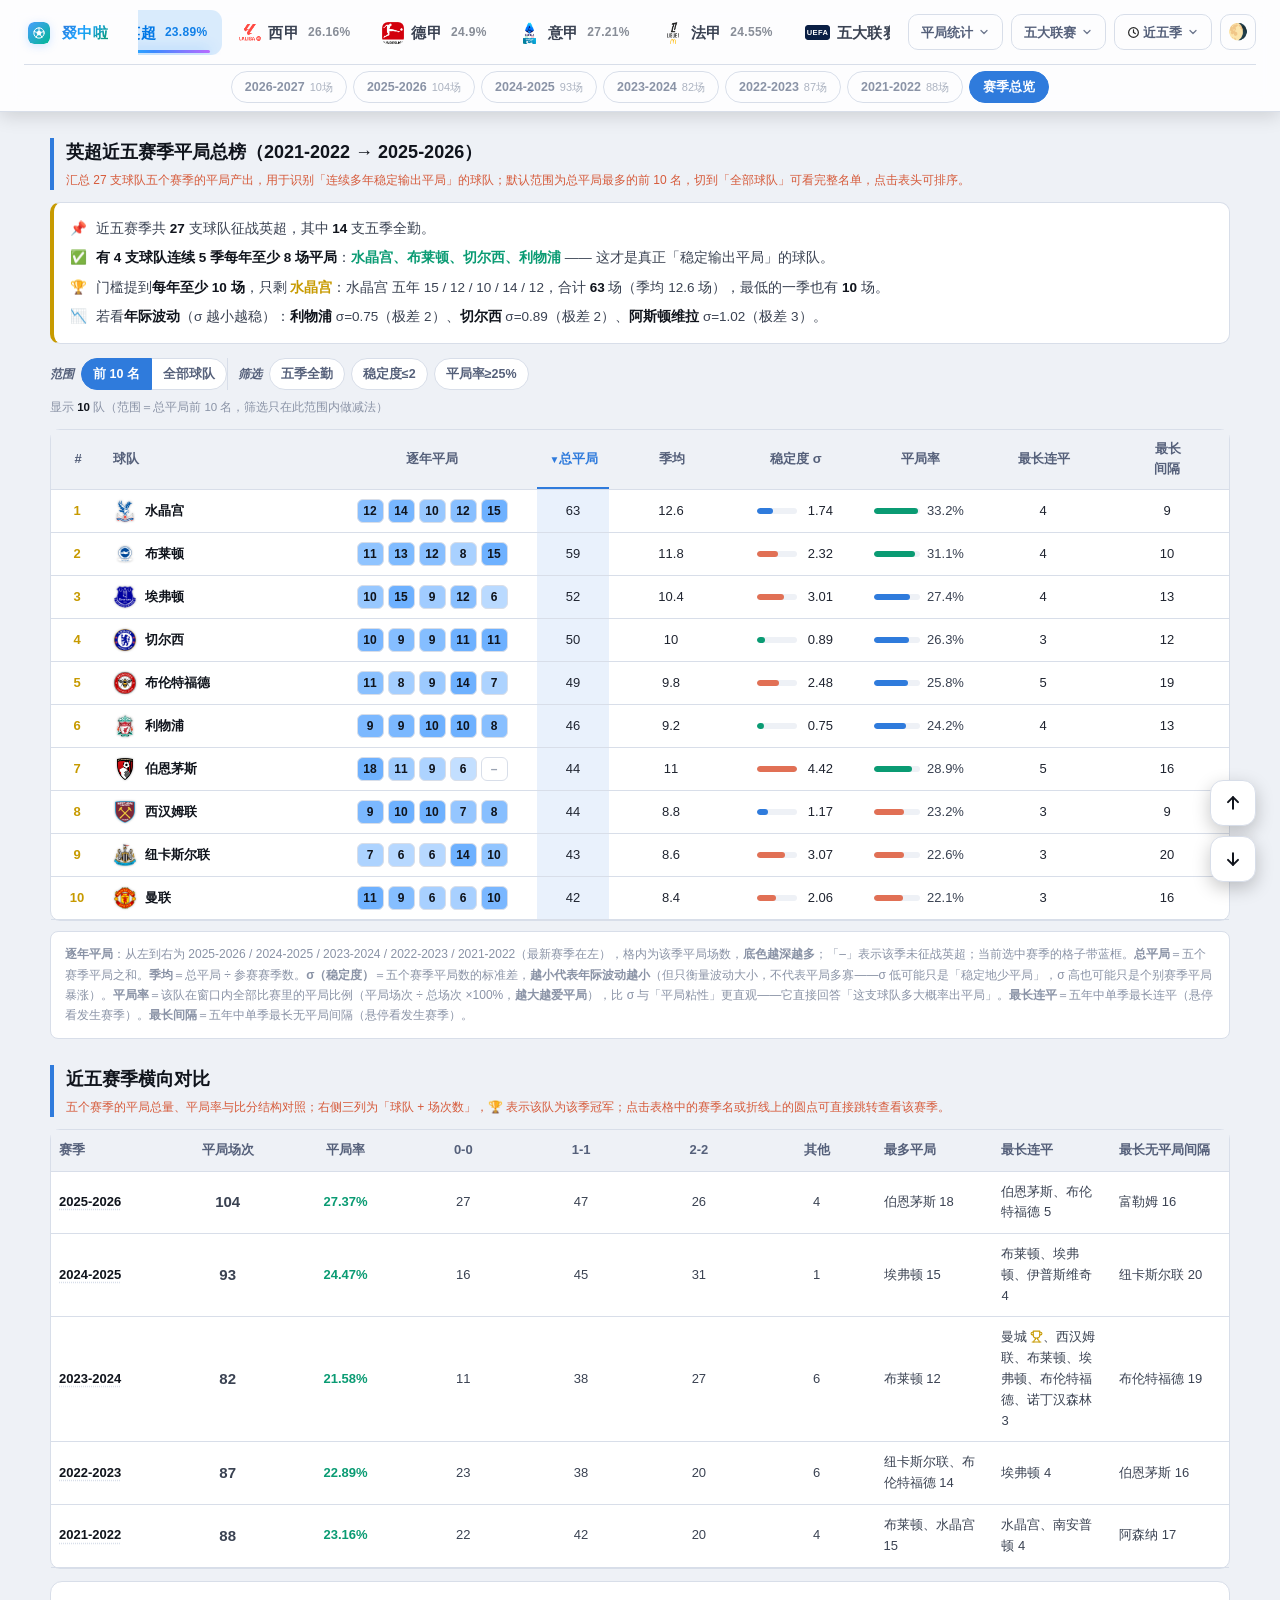
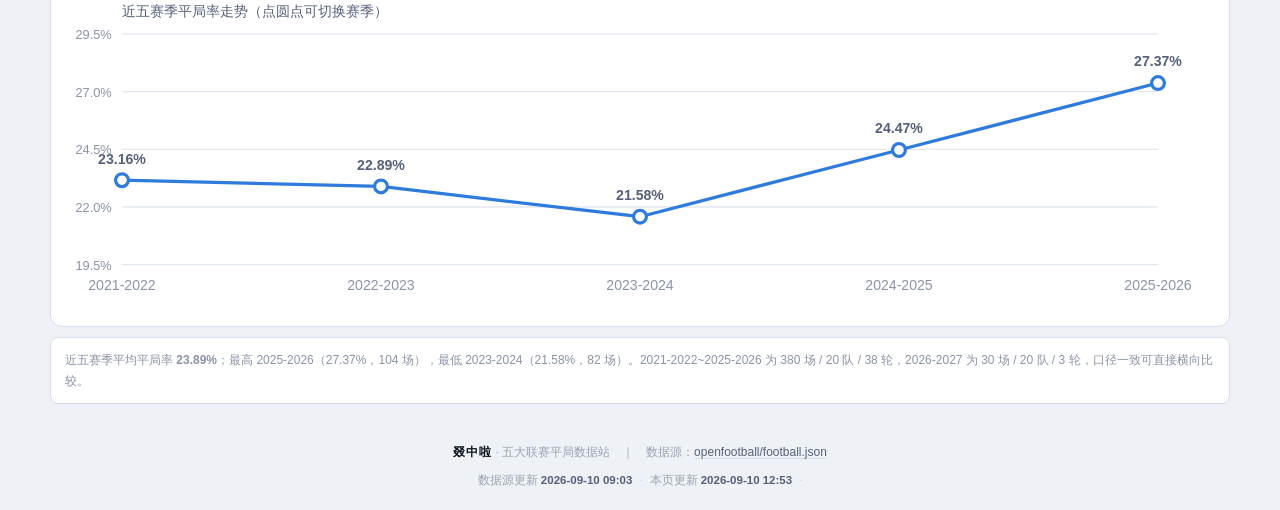
==== commit 28780a9d: "fix: 品牌对齐联赛tab高度字号；进球数页加赛季范围下拉并据赛果重算2026-27积分；修复页脚两时间恒等 - site.css: 品牌 logo/字号/框高对齐右侧联赛 tab 选中框（43px" ====
--- a/pages/draws-big5.html
+++ b/pages/draws-big5.html
@@ -1,131 +1,131 @@
 <!DOCTYPE html>
-<html lang="zh-CN">
-<head>
-<meta charset="UTF-8">
-<meta name="viewport" content="width=device-width,initial-scale=1,viewport-fit=cover">
-<meta name="theme-color" content="#0f1117">
-<meta name="description" content="叕中啦 · 五大联赛（英超/西甲/德甲/意甲/法甲）近五赛季平局数据专题：平局率、比分分布、各轮走势与各队平局统计。">
+<html lang="zh-CN" data-page-node-id="A4z3fETXkBf1K8kkB5iyww">
+<head data-page-node-id="joDCsVFnF0IBvmENT1LU9e">
+<meta charset="UTF-8" data-page-node-id="9fSUdAWvU2UBfT5MFV62J3">
+<meta name="viewport" content="width=device-width,initial-scale=1,viewport-fit=cover" data-page-node-id="dN8Kh18kUV9xndI8mejfSN">
+<meta name="theme-color" content="#0f1117" data-page-node-id="WghBkelbPUv4kxQfyFegV0">
+<meta name="description" content="叕中啦 · 五大联赛（英超/西甲/德甲/意甲/法甲）近五赛季平局数据专题：平局率、比分分布、各轮走势与各队平局统计。" data-page-node-id="8YHou3L16HYseCnjvtxjJT">
 <title>叕中啦 · 五大联赛近五赛季平局数据（英超/西甲/德甲/意甲/法甲）</title>
-<link rel="stylesheet" href="../assets/css/draws-big5.css">
-<link rel="stylesheet" href="../assets/css/site.css">
+<link rel="stylesheet" href="../assets/css/draws-big5.css" data-page-node-id="cWDfdFSJo1VpIclb27H2cD">
+<link rel="stylesheet" href="../assets/css/site.css" data-page-node-id="B6sLiHzCLvlonLuj2nqRFp">
 </head>
-<body>
-<div id="siteNav"></div>
+<body data-page-node-id="X6GJ2qG42PuJ6vcYTMyuHN">
+<div id="siteNav" data-page-node-id="FIzUuI4sk6CsYkYrY3PDUC"></div>
 <script>window.SITE_ROOT='../';</script>
 <script src="../assets/js/site.js"></script>
-<div class="trend-tip" id="avgTip"></div>
+<div class="trend-tip" id="avgTip" data-page-node-id="XwGWmHuwZxnlClpJWEDFDU"></div>
 
-<header class="site-head">
-  <div class="brand">
-    <svg class="mark" viewBox="0 0 40 40" aria-hidden="true">
-      <defs><linearGradient id="qzlGrad" x1="0" y1="0" x2="1" y2="1"><stop offset="0" stop-color="#4a9eff"/><stop offset="1" stop-color="#00b894"/></linearGradient></defs>
-      <rect width="40" height="40" rx="11" fill="url(#qzlGrad)"/>
-      <g fill="none" stroke="#fff" stroke-width="1.8" stroke-linecap="round" stroke-linejoin="round">
-        <circle cx="20" cy="20" r="9.4"/>
-        <path d="M20 15 L24.76 18.55 L22.94 24.05 L17.06 24.05 L15.24 18.55 Z" fill="#fff" stroke="none"/>
-        <path d="M20 15 V10.6"/><path d="M24.76 18.55 L28.99 17.26"/><path d="M22.94 24.05 L25.53 27.61"/>
-        <path d="M17.06 24.05 L14.47 27.61"/><path d="M15.24 18.55 L11.01 17.26"/>
+<header class="site-head" data-page-node-id="TnJprzrOSxePn58flPvmZW">
+  <div class="brand" data-page-node-id="nZGNGzyIEiHAELhOvgVbal">
+    <svg class="mark" viewBox="0 0 40 40" aria-hidden="true" data-page-node-id="3IEc3ciSTlpTYauC9hPGUu">
+      <defs data-page-node-id="gsgJKl8kygqXJ0C8VYAugz"><linearGradient id="qzlGrad" x1="0" y1="0" x2="1" y2="1" data-page-node-id="ldonKWltcfJJV6er6r9no5"><stop offset="0" stop-color="#4a9eff" data-page-node-id="0LxJjevAmM7GeYcsSo2DkI"/><stop offset="1" stop-color="#00b894" data-page-node-id="BhQLKGFOO22pSgrMcdJ4uP"/></linearGradient></defs>
+      <rect width="40" height="40" rx="11" fill="url(#qzlGrad)" data-page-node-id="6yZWO8D7NRBe6626QoghyJ"/>
+      <g fill="none" stroke="#fff" stroke-width="1.8" stroke-linecap="round" stroke-linejoin="round" data-page-node-id="1UnpD0jelnnEJzQTkT97xd">
+        <circle cx="20" cy="20" r="9.4" data-page-node-id="YBwVwddyzxYwikHxqEupfi"/>
+        <path d="M20 15 L24.76 18.55 L22.94 24.05 L17.06 24.05 L15.24 18.55 Z" fill="#fff" stroke="none" data-page-node-id="NiY01vn6hCuRBekhc1yJhQ"/>
+        <path d="M20 15 V10.6" data-page-node-id="1wyAy02nWLHHhdL7g7VkCq"/><path d="M24.76 18.55 L28.99 17.26" data-page-node-id="ZimJTH5wc7aA9lrYp6XpEn"/><path d="M22.94 24.05 L25.53 27.61" data-page-node-id="xTO4RsHTsBCJzIyamNa64b"/>
+        <path d="M17.06 24.05 L14.47 27.61" data-page-node-id="XDrplsjoHe0Jxds1wop6s0"/><path d="M15.24 18.55 L11.01 17.26" data-page-node-id="loKN303paAEvS7UqshFclG"/>
       </g>
     </svg>
-    <span class="brand-txt">
-      <span class="nm">叕中啦</span>
-      <span class="sl">叕中啦 · 五大联赛平局数据站</span>
+    <span class="brand-txt" data-page-node-id="JyEWRxeZzHrqbhtlLd7Tih">
+      <span class="nm" data-page-node-id="puYMNYAddQR7o8m0Hz1tYT">叕中啦</span>
+      <span class="sl" data-page-node-id="s0wANaIBVz5YqRCUMPHTBF">叕中啦 · 五大联赛平局数据站</span>
     </span>
   </div>
-  <nav class="crumb" id="headCrumb" aria-label="当前位置"></nav>
-  <button class="theme-btn" id="themeBtn" onclick="toggleTheme()">🌗 自动</button>
+  <nav class="crumb" id="headCrumb" aria-label="当前位置" data-page-node-id="OgQb4mpzbSatwGeHLGo0Eg"></nav>
+  <button class="theme-btn" id="themeBtn" onclick="toggleTheme()" data-page-node-id="sJ4ALMEvToaXJRvP0CIgSn">🌗 自动</button>
 </header>
-<div class="scroll-nav">
-  <button class="scroll-btn" id="toTop" onclick="window.scrollTo({top:0,behavior:'smooth'})" title="回到页头"><svg viewBox="0 0 24 24" fill="none" stroke="currentColor" stroke-width="2.4" stroke-linecap="round" stroke-linejoin="round"><path d="M12 19V5"/><path d="M6 11l6-6 6 6"/></svg></button>
-  <button class="scroll-btn" id="toBottom" onclick="window.scrollTo({top:document.documentElement.scrollHeight,behavior:'smooth'})" title="回到页脚"><svg viewBox="0 0 24 24" fill="none" stroke="currentColor" stroke-width="2.4" stroke-linecap="round" stroke-linejoin="round"><path d="M12 5v14"/><path d="M6 13l6 6 6-6"/></svg></button>
+<div class="scroll-nav" data-page-node-id="FHLBR39nCZT591MZxO5Z7O">
+  <button class="scroll-btn" id="toTop" onclick="window.scrollTo({top:0,behavior:'smooth'})" title="回到页头" data-page-node-id="h1hqq95IvwGWGkK9vDDxhA"><svg viewBox="0 0 24 24" fill="none" stroke="currentColor" stroke-width="2.4" stroke-linecap="round" stroke-linejoin="round" data-page-node-id="SgKAWriifYnIoiGO71EODB"><path d="M12 19V5" data-page-node-id="pcEVbM8uqCIEjh31baED4j"/><path d="M6 11l6-6 6 6" data-page-node-id="nDZOE5RisMUk7YWdK7GFEv"/></svg></button>
+  <button class="scroll-btn" id="toBottom" onclick="window.scrollTo({top:document.documentElement.scrollHeight,behavior:'smooth'})" title="回到页脚" data-page-node-id="iVKVvLCsYCg4sU42lH8wqU"><svg viewBox="0 0 24 24" fill="none" stroke="currentColor" stroke-width="2.4" stroke-linecap="round" stroke-linejoin="round" data-page-node-id="zi394CEISAgJZgFskefAo2"><path d="M12 5v14" data-page-node-id="CYbZuX4B7dEXewhHhqZoaU"/><path d="M6 13l6 6 6-6" data-page-node-id="a8IIXuN4zeejnfNgYBAhIA"/></svg></button>
 </div>
 
-<div class="container">
-  <div class="stickynav">
-    <div class="league-tabs" id="leagueTabs"></div>
-    <div class="navrow">
-      <div class="season-tabs" id="seasonTabs"></div>
-      <div class="win-switch" id="winSwitch" role="group" aria-label="赛季范围"></div>
+<div class="container" data-page-node-id="FdX4ET4nT65COfLGKEemkh">
+  <div class="stickynav" data-page-node-id="A83Jlx7WruMsRfm3oadkoF">
+    <div class="league-tabs" id="leagueTabs" data-page-node-id="k2LvKfbPg5Ru24MHoVHfbW"></div>
+    <div class="navrow" data-page-node-id="KAD6qeziXItm6rQkNDAuVF">
+      <div class="season-tabs" id="seasonTabs" data-page-node-id="OT71kMCXY0lVTOJf16gdVi"></div>
+      <div class="win-switch" id="winSwitch" role="group" aria-label="赛季范围" data-page-node-id="uFtHgDIpZNYMaFCVcADkpN"></div>
     </div>
   </div>
 
-  <div id="viewSeason">
-    <div class="stat-strip" id="statGrid"></div>
+  <div id="viewSeason" data-page-node-id="xO31dKr7fgyNBcvAbfgqTZ">
+    <div class="stat-strip" id="statGrid" data-page-node-id="19IBNEM5W2LzgkGnBIAeyc"></div>
 
-    <div class="section-title" id="stOverall"></div>
-    <div id="overview"></div>
-    <div class="ov-note" id="ovNote"></div>
+    <div class="section-title" id="stOverall" data-page-node-id="5w5PAwE7147FWoWOdJxMxJ"></div>
+    <div id="overview" data-page-node-id="bw24xl4jxcdDolzG6vzSt2"></div>
+    <div class="ov-note" id="ovNote" data-page-node-id="ssDZVNPzC003qdcCYoGAfh"></div>
 
-    <div class="section-title" id="stTrend"></div>
-    <div class="chart-card"><div id="trend"></div></div>
+    <div class="section-title" id="stTrend" data-page-node-id="bZxTnBRiHwiEu2PXCN6v6L"></div>
+    <div class="chart-card" data-page-node-id="XamdY8IBivNLxYsUyCUXUO"><div id="trend" data-page-node-id="NL2T52C2QvXjhMETjvjlkk"></div></div>
 
-    <div class="section-title" id="stTeams"></div>
-    <div class="teamtools" id="teamTools">
-      <button class="ttbtn" id="bkToggleTeam" type="button"></button>
-      <span class="ttsort" id="teamSortChip"></span>
+    <div class="section-title" id="stTeams" data-page-node-id="hJBrRbxH5vYTWEu2MICofl"></div>
+    <div class="teamtools" id="teamTools" data-page-node-id="Xjoe5AS7hE7DtRXnayWTil">
+      <button class="ttbtn" id="bkToggleTeam" type="button" data-page-node-id="yfg9xVG5JZNtc4hvyHmADE"></button>
+      <span class="ttsort" id="teamSortChip" data-page-node-id="J1wLYjjYzox2LZZl4OnfCU"></span>
     </div>
-    <div class="tw-wrap" id="teamWrap">
-      <div class="tw" id="teamScroll">
-        <table class="team-table" id="teamTable"></table>
+    <div class="tw-wrap" id="teamWrap" data-page-node-id="Q7SGeiJxjTtsqIJaDqf8Il">
+      <div class="tw" id="teamScroll" data-page-node-id="RwGnUaddSXv1psWqfLlCte">
+        <table class="team-table" id="teamTable" data-page-node-id="kiGBBPsdvXVH9lF6B0WuB2"></table>
       </div>
-      <div class="more-hint"><svg viewBox="0 0 24 24" fill="none" stroke="currentColor" stroke-width="2.4" stroke-linecap="round" stroke-linejoin="round"><path d="M9 6l6 6-6 6"/></svg></div>
+      <div class="more-hint" data-page-node-id="3lqbKQTUCvzrpGvbjq0IE1"><svg viewBox="0 0 24 24" fill="none" stroke="currentColor" stroke-width="2.4" stroke-linecap="round" stroke-linejoin="round" data-page-node-id="kuRjgSW3RB62yTP3tpCcZm"><path d="M9 6l6 6-6 6" data-page-node-id="CZq5vFPZ88NVDFjw1Qae6R"/></svg></div>
     </div>
-    <div class="note" id="teamNote"></div>
-    <div class="section-title" id="form5Title">本赛季各队胜平负走势分布</div>
-    <div class="note" id="form5Note"></div>
-    <div class="form5-filter" id="form5Filter"></div>
-    <div class="form5-strips" id="form5Strips"></div>
+    <div class="note" id="teamNote" data-page-node-id="15fpa2F91aD1r9HMvYw9eJ"></div>
+    <div class="section-title" id="form5Title" data-page-node-id="7g8bQI1MU3PAbgCuaZ77Eb">本赛季各队胜平负走势分布</div>
+    <div class="note" id="form5Note" data-page-node-id="H6zIZFiuHRkXtOcwmMwxO5"></div>
+    <div class="form5-filter" id="form5Filter" data-page-node-id="PkNSSdwFVUihyO5JzDNGiJ"></div>
+    <div class="form5-strips" id="form5Strips" data-page-node-id="zuGOcbuMBzSsmhdVbVlbXJ"></div>
   </div>
 
-  <div id="viewOverview">
-    <div class="section-title" id="stTop"></div>
-    <div class="findings" id="findings"></div>
-    <div class="top-tools" id="topTools">
-      <span id="topGroups"></span>
-      <span class="cnt-note" id="topCount"></span>
+  <div id="viewOverview" data-page-node-id="zWei4tg9EX7IL65lJVKNfo">
+    <div class="section-title" id="stTop" data-page-node-id="iD1mhiI8tnyrHdRmlTZfVw"></div>
+    <div class="findings" id="findings" data-page-node-id="viswG1yJKTN6NBM8o56SeD"></div>
+    <div class="top-tools" id="topTools" data-page-node-id="mSXkdklwCnW5LLrGoeJSQD">
+      <span id="topGroups" data-page-node-id="PNlb6nyMxUqbNLIo6oHHnX"></span>
+      <span class="cnt-note" id="topCount" data-page-node-id="1YHBFRpEKH6qvA1WwtEKBU"></span>
     </div>
-    <div class="tw-wrap" id="topWrap">
-      <div class="tw" id="topScroll">
-        <table class="team-table top-table" id="topTable"></table>
+    <div class="tw-wrap" id="topWrap" data-page-node-id="LrmZ4ngU5lgiPmRSjvp9lf">
+      <div class="tw" id="topScroll" data-page-node-id="9qZFxsXhwzIcfUx9bDgBsB">
+        <table class="team-table top-table" id="topTable" data-page-node-id="ANe709LRzFrR30ShxPToQs"></table>
       </div>
-      <div class="more-hint"><svg viewBox="0 0 24 24" fill="none" stroke="currentColor" stroke-width="2.4" stroke-linecap="round" stroke-linejoin="round"><path d="M9 6l6 6-6 6"/></svg></div>
+      <div class="more-hint" data-page-node-id="z3tc4dXwYkYBSHEpBK6T6f"><svg viewBox="0 0 24 24" fill="none" stroke="currentColor" stroke-width="2.4" stroke-linecap="round" stroke-linejoin="round" data-page-node-id="EMaMOPYZGZKD9x6sHLUoSy"><path d="M9 6l6 6-6 6" data-page-node-id="xcDaEt4T9Bp6z7SNk17CGC"/></svg></div>
     </div>
-    <div class="note" id="topNote"></div>
+    <div class="note" id="topNote" data-page-node-id="EixAgjPyWTwEqiHQL4G3xB"></div>
 
-    <div class="section-title" id="cmpTitle">近五赛季横向对比
-      <span class="note-flag">五个赛季的平局总量、平局率与比分结构对照；右侧三列为「球队 + 场次数」，🏆 表示该队为该季冠军；点击表格中的赛季名或折线上的圆点可直接跳转查看该赛季。</span>
+    <div class="section-title" id="cmpTitle" data-page-node-id="Efp2qFsvoF3uzZxD9susqa">近五赛季横向对比
+      <span class="note-flag" data-page-node-id="beTDJ7FctiUYwEVd6v6fpE">五个赛季的平局总量、平局率与比分结构对照；右侧三列为「球队 + 场次数」，🏆 表示该队为该季冠军；点击表格中的赛季名或折线上的圆点可直接跳转查看该赛季。</span>
     </div>
-    <div class="tw-wrap" id="cmpWrap">
-      <div class="tw" id="cmpScroll">
-        <table class="cmp-table" id="cmpTable"></table>
+    <div class="tw-wrap" id="cmpWrap" data-page-node-id="HMh5DFaanr8VK7VoE7JrcV">
+      <div class="tw" id="cmpScroll" data-page-node-id="lEURqZAAvdXDk17P2HFW0Z">
+        <table class="cmp-table" id="cmpTable" data-page-node-id="2lMtaG2PZXj21C2TsEEhoB"></table>
       </div>
-      <div class="more-hint"><svg viewBox="0 0 24 24" fill="none" stroke="currentColor" stroke-width="2.4" stroke-linecap="round" stroke-linejoin="round"><path d="M9 6l6 6-6 6"/></svg></div>
+      <div class="more-hint" data-page-node-id="YIikBOYU3zXkvuqbRWlue8"><svg viewBox="0 0 24 24" fill="none" stroke="currentColor" stroke-width="2.4" stroke-linecap="round" stroke-linejoin="round" data-page-node-id="6Uhb8Z1qATemO44Bqo46OJ"><path d="M9 6l6 6-6 6" data-page-node-id="NBKFbIE5gn5DK9pkDu6UGr"/></svg></div>
     </div>
-    <div class="chart-card" style="margin-top:12px"><div id="cmpChart"></div></div>
-    <div class="note" id="cmpNote"></div>
+    <div class="chart-card" style="margin-top:12px" data-page-node-id="6VWTniA3ZYhsSV8q3R7HMZ"><div id="cmpChart" data-page-node-id="ygRIEsGFBNxr0yV7nVwkLI"></div></div>
+    <div class="note" id="cmpNote" data-page-node-id="9BqahanR167ijHfrWJt7dh"></div>
   </div>
 
-  <div id="viewBig5">
-    <div class="section-title" id="big5Title">五大联赛横向对照
-      <span class="note-flag" id="big5TitleNote"></span>
+  <div id="viewBig5" data-page-node-id="XtLaNFqIkZHcWdCchqjM0r">
+    <div class="section-title" id="big5Title" data-page-node-id="HdBIXY8yIJhiar6bE4RulS">五大联赛横向对照
+      <span class="note-flag" id="big5TitleNote" data-page-node-id="H2rP7eItF6GLR4kIcQrsGX"></span>
     </div>
-    <div class="tw-wrap" id="big5Wrap">
-      <div class="tw" id="big5Scroll">
-        <table class="cmp-table" id="big5Table"></table>
+    <div class="tw-wrap" id="big5Wrap" data-page-node-id="YyJhjyHNxPkJS9LfyBHg9R">
+      <div class="tw" id="big5Scroll" data-page-node-id="qO77JUUL7B5C3TYXlDGch4">
+        <table class="cmp-table" id="big5Table" data-page-node-id="BI1A6GqLfyIYa9gDVfJ4Qc"></table>
       </div>
-      <div class="more-hint"><svg viewBox="0 0 24 24" fill="none" stroke="currentColor" stroke-width="2.4" stroke-linecap="round" stroke-linejoin="round"><path d="M9 6l6 6-6 6"/></svg></div>
+      <div class="more-hint" data-page-node-id="wCGGzcpAen3EEEuLu6Dhy7"><svg viewBox="0 0 24 24" fill="none" stroke="currentColor" stroke-width="2.4" stroke-linecap="round" stroke-linejoin="round" data-page-node-id="Nvj8g2uJGevKT4yS8ivU6Q"><path d="M9 6l6 6-6 6" data-page-node-id="FfPpD1CEYANxnLLEnfCaIB"/></svg></div>
     </div>
-    <div class="chart-card" style="margin-top:12px"><div id="big5Chart"></div></div>
-    <div class="note" id="big5Note"></div>
+    <div class="chart-card" style="margin-top:12px" data-page-node-id="47BCDNTMHnwm2oGFBg9mvt"><div id="big5Chart" data-page-node-id="9kqLhG8GYoOqYUMVulGctQ"></div></div>
+    <div class="note" id="big5Note" data-page-node-id="NcDepjBJRDrdlEJGu7SEMr"></div>
   </div>
 
-  <div class="footer">
-    <div><span class="ft-brand">叕中啦</span> · 五大联赛平局数据站　｜　数据源：<a href="https://github.com/openfootball/football.json" target="_blank">openfootball/football.json</a></div>
-    <div class="ft-meta">
-      <span title="原始赛果文件最近一次抓取落盘的时间">数据源更新 <b id="ftSrc">–</b></span>
-      <span class="ft-dot">·</span>
-      <span title="本页最近一次重新生成的时间">本页更新 <b id="ftGen">–</b></span>
-      <span class="ft-dot">·</span>
+  <div class="footer" data-page-node-id="kfQB76nUdjGB1Hgy129mLR">
+    <div data-page-node-id="kGUyrJTyIiBpHDeomjG5PP"><span class="ft-brand" data-page-node-id="Msnurd75m5scSgFJqf2KIq">叕中啦</span> · 五大联赛平局数据站　｜　数据源：<a href="https://github.com/openfootball/football.json" target="_blank" data-page-node-id="PCiroDoOUBMPK2iGmcH2SC">openfootball/football.json</a></div>
+    <div class="ft-meta" data-page-node-id="hDzMncnya6LEs9dAFQP0wQ">
+      <span title="原始赛果文件最近一次抓取落盘的时间" data-page-node-id="owAHYgb0DbcTjdLpDDgdmG">数据源更新 <b id="ftSrc" data-page-node-id="2uAqEt5v2CipuEFc2IqUop">–</b></span>
+      <span class="ft-dot" data-page-node-id="n2Kr1AqAS7UIRcYuGfCGyd">·</span>
+      <span title="本页最近一次重新生成的时间" data-page-node-id="f6aVYUkDHSgsgLqEWHEtbB">本页更新 <b id="ftGen" data-page-node-id="L965bpQ2LNo5CaEx2YBi6W">–</b></span>
+      <span class="ft-dot" data-page-node-id="ey0i60ihD3BaBeU1fvcF6E">·</span>
       <!-- 自动化任务标识已停用（原：由本机定时任务每日 09:00 拉取赛果并重新生成本页）。
            后续重建自动化任务时，把下面这段注释解开即可：
            <span class="ft-auto" title="由定时任务每日 09:00 拉取赛果并重新生成本页"><svg .../>每日 09:00 自动更新</span> -->
@@ -133,9 +133,9 @@
   </div>
 </div>
 
-<div class="rtip" id="rowTip"></div>
-<div class="trend-tip" id="topTip"></div>
-<div class="trend-tip" id="formTip" style="max-width:300px"></div>
+<div class="rtip" id="rowTip" data-page-node-id="iRVhuStGVUayGHYgadyDom"></div>
+<div class="trend-tip" id="topTip" data-page-node-id="nW0Q2dQs0D1BAbMRaCbmJV"></div>
+<div class="trend-tip" id="formTip" style="max-width:300px" data-page-node-id="76lROm7KHqdFDVDH7VfUCH"></div>
 <script src="../assets/js/draws-big5-data.js"></script>
 <script src="../assets/js/draws-big5.js"></script>
 </body>
--- a/assets/css/draws-big5.css
+++ b/assets/css/draws-big5.css
@@ -44,14 +44,14 @@
 .league-tabs { display:flex; flex-wrap:nowrap; gap:2px; justify-content:center; overflow-x:auto; scrollbar-width:none; -ms-overflow-style:none; }
 .league-tabs::-webkit-scrollbar { display:none; }
 /* 字号/图标整体放大，未选中也用 text2（比 text-dim 更亮），选中态走高饱和亮色 */
-.league-tab { position:relative; display:inline-flex; align-items:center; gap:9px; padding:15px 22px 13px; background:transparent; border:0; border-radius:11px; color:var(--text2); cursor:pointer; font-size:18px; font-weight:800; letter-spacing:.3px; transition:color .15s,background .15s; user-select:none; white-space:nowrap; min-width:0; flex:0 0 auto; }
+.league-tab { position:relative; display:inline-flex; align-items:center; gap:7px; padding:11px 15px 10px; background:transparent; border:0; border-radius:11px; color:var(--text2); cursor:pointer; font-size:15px; font-weight:800; letter-spacing:.3px; transition:color .15s,background .15s; user-select:none; white-space:nowrap; min-width:0; flex:0 0 auto; }
 /* 选中态用渐变下划线（主站导航栏风格），替代原来抢眼的渐变方块 */
 .league-tab::after { content:''; position:absolute; left:12px; right:12px; bottom:2px; height:3px; border-radius:3px; background:var(--tab-grad); transform:scaleX(0); transform-origin:center; transition:transform .18s ease; }
 .league-tab:hover { color:var(--text-strong); background:var(--card2); }
 .league-tab:hover::after { transform:scaleX(.45); }
 .league-tab.active { color:var(--tab-on); background:var(--tab-on-bg); font-weight:800; }
 .league-tab.active::after { transform:scaleX(1); box-shadow:var(--tab-glow); }
-.league-tab img { width:26px; height:26px; object-fit:contain; border-radius:6px; background:transparent; flex:0 0 auto; }
+.league-tab img { width:22px; height:22px; object-fit:contain; border-radius:6px; background:transparent; flex:0 0 auto; }
 .league-tab .uefa-logo { width:25px; height:15px; border-radius:3px; display:block; flex:0 0 auto; }
 .league-tab .rt { font-size:12px; font-weight:600; opacity:.6; margin-left:2px; }
 .league-tab.active .rt { opacity:.92; }
--- a/assets/css/site.css
+++ b/assets/css/site.css
@@ -1,7 +1,7 @@
 /* ==========================================================================
    站点外壳：全宽冻结顶栏（bilibili 风三段式）
 
-     行 1   左：品牌（马善政毛笔楷书 + 渐变）  中：联赛 tab  右：3 个下拉 + 主题按钮
+     行 1   左：品牌（常规字体 + 渐变，尺寸对齐联赛 tab）  中：联赛 tab  右：3 个下拉 + 主题按钮
      行 2   二级 tab：赛季年份居中
 
    · 顶栏 position:fixed + 等高占位块，绕开 sticky 包含块坑
@@ -9,7 +9,7 @@
    · 「范围」下拉菜单读取页面的 #winSwitch 按钮（不修改页面 JS），点击反向触发原按钮
    ========================================================================== */
 
-/* —— 品牌字：马善政毛笔楷书（OFL，仅含「叕中啦」三字，1.6KB） —— */
+/* —— 品牌字 webfont（马善政楷书，仅含「叕中啦」，当前品牌改用系统常规字体，保留以备回退） —— */
 @font-face{
   font-family:"BrandScript";
   font-weight:400; font-style:normal; font-display:swap;
@@ -90,16 +90,16 @@
 
 /* —— 品牌 —— */
 .site-brand{display:flex; align-items:center; gap:12px; text-decoration:none; color:inherit; flex:0 0 auto;
-            padding:6px 10px 6px 4px; border-radius:12px; transition:background .15s;}
+            padding:11px 12px 10px 4px; border-radius:12px; transition:background .15s;}
 .site-brand:hover{background:var(--hover-bg);}
-.site-brand .mark{width:38px;height:38px;flex:0 0 auto;border-radius:11px;display:block;
-                  box-shadow:0 4px 14px rgba(74,158,255,.32);}
+.site-brand .mark{width:22px;height:22px;flex:0 0 auto;border-radius:6px;display:block;
+                  box-shadow:0 2px 8px rgba(74,158,255,.25);}
 .site-brand .nm{
-  font-family:"BrandScript","Ma Shan Zheng","马善政","STXingkai","华文行楷","Songti SC","STSong","SimSun",serif;
-  font-size:30px; line-height:1; padding-top:6px;
+  font-family:"PingFang SC","Microsoft YaHei","Helvetica Neue",Arial,sans-serif;
+  font-size:15px; font-weight:800; line-height:1; padding-top:0;
   background:var(--brand-grad); -webkit-background-clip:text; background-clip:text;
   -webkit-text-fill-color:transparent; color:transparent;
-  letter-spacing:1px;
+  letter-spacing:.3px;
   transition:filter .15s;
 }
 .site-brand:hover .nm{filter:brightness(1.08);}
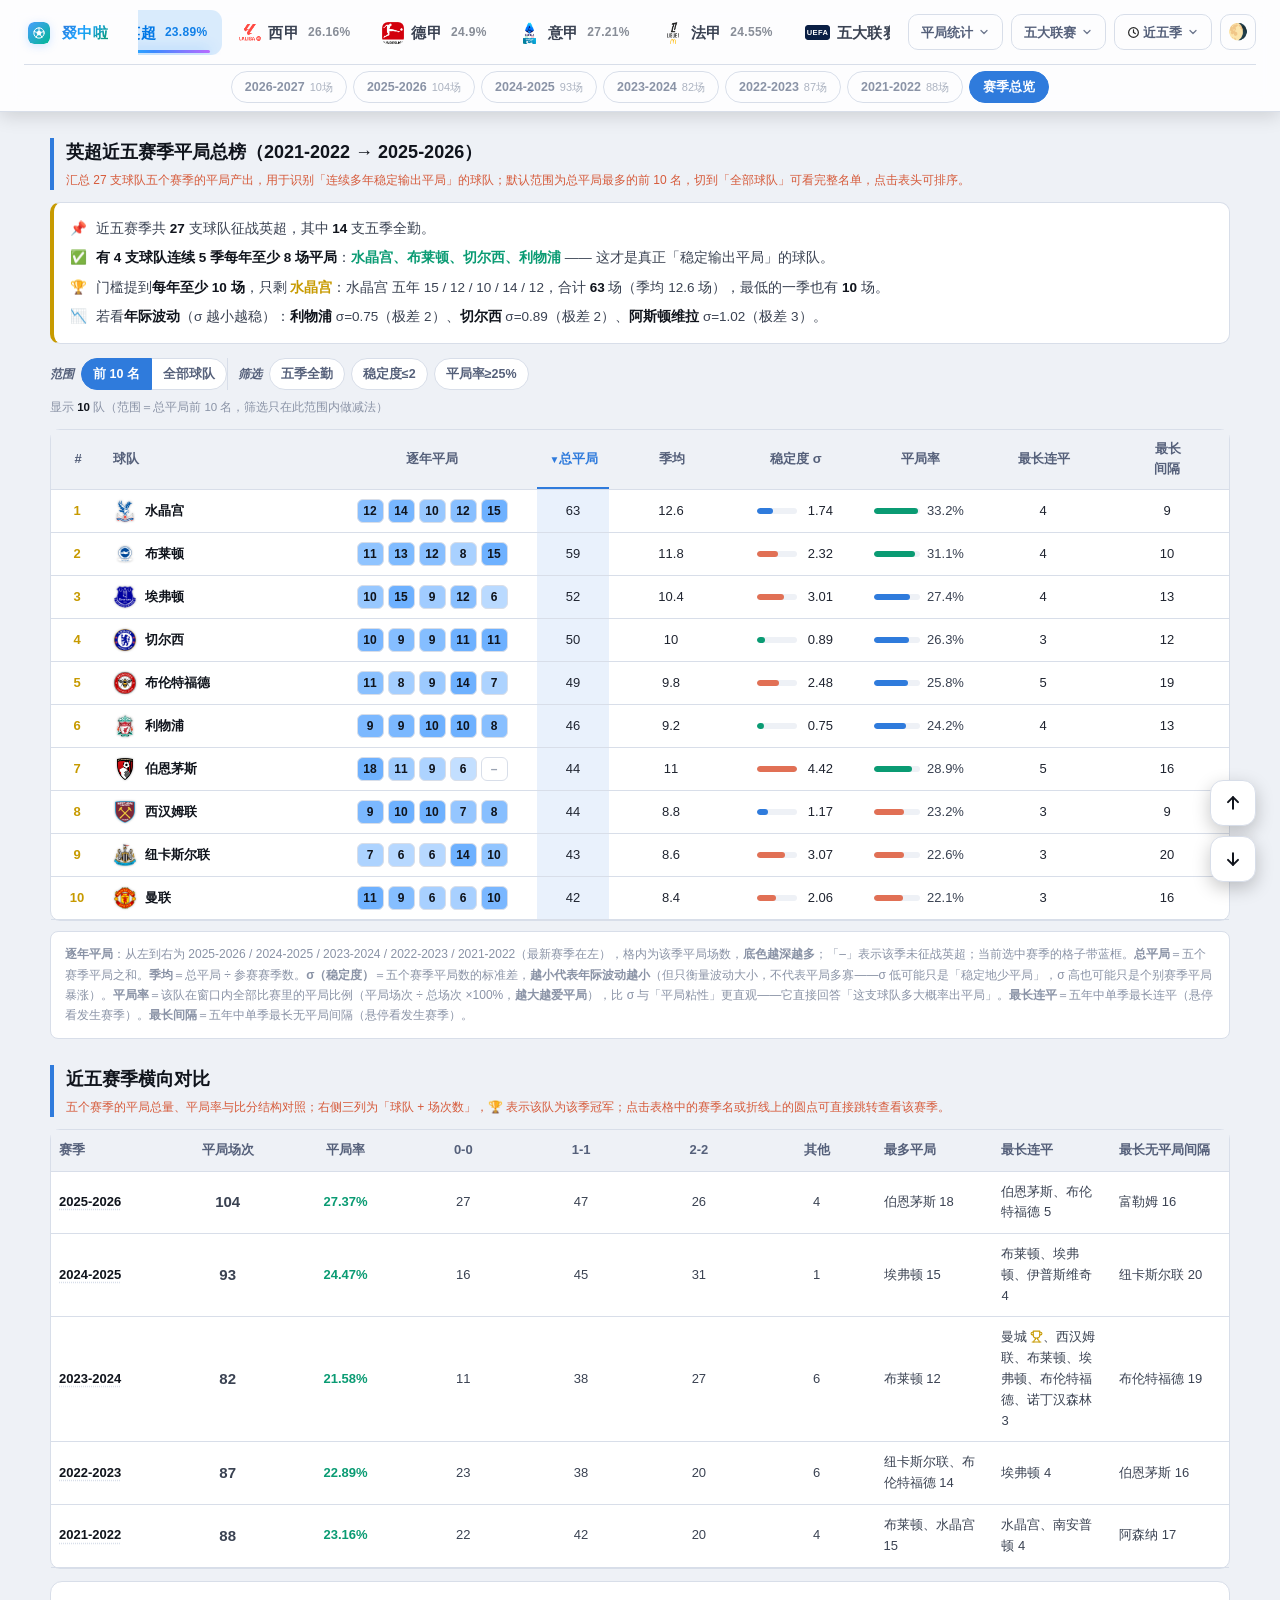
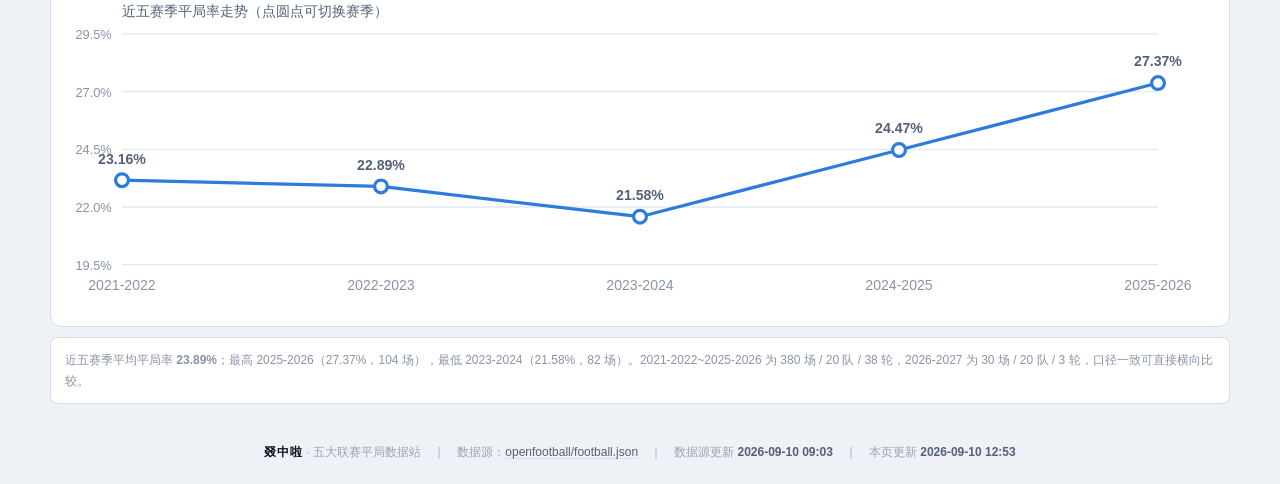
==== commit a0613afe: "fix(ui): 平局走势色块对齐进球数页；清理原生 hover 提示；页脚与首页图标统一 - form5 色块：名称列 150px、色带起点与进球数页一致(223px)   配色改为 胜=绿 / 平" ====
--- a/pages/draws-big5.html
+++ b/pages/draws-big5.html
@@ -4,12 +4,50 @@
 <meta charset="UTF-8" data-page-node-id="9fSUdAWvU2UBfT5MFV62J3">
 <meta name="viewport" content="width=device-width,initial-scale=1,viewport-fit=cover" data-page-node-id="dN8Kh18kUV9xndI8mejfSN">
 <meta name="theme-color" content="#0f1117" data-page-node-id="WghBkelbPUv4kxQfyFegV0">
+<meta name="theme-color" media="(prefers-color-scheme: light)" content="#eef1f6">
+<meta name="theme-color" media="(prefers-color-scheme: dark)" content="#0f1117">
+<!-- 首帧前定主题（消除刷新 / 切页闪黑，详见 index.html 同名注释） -->
+<script>(function(){try{var m=null,k=['qzl_theme','fbg_theme'];for(var i=0;i<k.length;i++){try{m=localStorage.getItem(k[i]);}catch(e){}if(m)break;}if(m!=='auto'&&m!=='light'&&m!=='dark')m='auto';var t=m;if(m==='auto'){var hh=new Date().getHours();t=(hh>=6&&hh<18)?'light':'dark';if(window.matchMedia){if(matchMedia('(prefers-color-scheme: dark)').matches)t='dark';else if(matchMedia('(prefers-color-scheme: light)').matches)t='light';}}var r=document.documentElement;r.setAttribute('data-theme',t);r.style.colorScheme=t;var mt=document.querySelector('meta[name="theme-color"]');if(mt)mt.setAttribute('content',t==='dark'?'#0f1117':'#eef1f6');}catch(e){}})();</script>
 <meta name="description" content="叕中啦 · 五大联赛（英超/西甲/德甲/意甲/法甲）近五赛季平局数据专题：平局率、比分分布、各轮走势与各队平局统计。" data-page-node-id="8YHou3L16HYseCnjvtxjJT">
 <title>叕中啦 · 五大联赛近五赛季平局数据（英超/西甲/德甲/意甲/法甲）</title>
 <link rel="stylesheet" href="../assets/css/draws-big5.css" data-page-node-id="cWDfdFSJo1VpIclb27H2cD">
 <link rel="stylesheet" href="../assets/css/site.css" data-page-node-id="B6sLiHzCLvlonLuj2nqRFp">
+<style id="bootCss">
+/* 遮罩首帧就是不透明的页面底色（与页面背景同色，所以看不出「多了一层」）；
+   骨架块延迟 0.25s 才淡入 —— 加载快的页面根本看不到骨架，也就不会「闪一下」。 */
+#bootVeil{position:fixed;inset:0;z-index:150;background:var(--bg,#0f1117);pointer-events:none;overflow:hidden;}
+#bootVeil .bv-wrap{opacity:0;animation:bvIn .22s ease .25s forwards;}
+@keyframes bvIn{to{opacity:1;}}
+#bootVeil.out{animation:bvOut .28s ease forwards;}
+@keyframes bvOut{from{opacity:1;}to{opacity:0;}}
+[data-theme="light"] #bootVeil{background:#eef1f6;}
+.bv-wrap{position:absolute;top:calc(var(--site-top-h,64px) + 22px);left:0;right:0;
+  margin:0 auto;max-width:1180px;padding:0 22px;}
+.bv-sh{position:relative;overflow:hidden;border-radius:9px;background:var(--card2,#252836);}
+[data-theme="light"] .bv-sh{background:#e3e8f0;}
+.bv-sh::after{content:"";position:absolute;inset:0;transform:translateX(-100%);
+  background:linear-gradient(90deg,transparent,rgba(255,255,255,.05),transparent);
+  animation:bvShim 1.3s infinite;}
+[data-theme="light"] .bv-sh::after{background:linear-gradient(90deg,transparent,rgba(0,0,0,.045),transparent);}
+@keyframes bvShim{to{transform:translateX(100%);}}
+.bv-t{width:200px;height:20px;margin-bottom:18px;}
+.bv-g{display:flex;gap:14px;flex-wrap:wrap;margin-bottom:14px;}
+.bv-g>.bv-sh{flex:1 1 200px;height:92px;}
+.bv-card{height:216px;margin-bottom:14px;}
+.bv-l{height:12px;margin-bottom:9px;border-radius:6px;}
+.bv-l.w7{width:74%;} .bv-l.w6{width:58%;}
+@media (max-width:820px){.bv-wrap{padding:0 14px;}.bv-t{width:140px;}.bv-card{height:170px;}
+  .bv-g>.bv-sh{flex:1 1 140px;height:80px;}}
+@media (prefers-reduced-motion:reduce){#bootVeil{animation-duration:.01s;}.bv-sh::after{animation:none;}}
+</style>
 </head>
 <body data-page-node-id="X6GJ2qG42PuJ6vcYTMyuHN">
+<div id="bootVeil" aria-hidden="true"><div class="bv-wrap">
+  <div class="bv-sh bv-t"></div>
+  <div class="bv-g"><div class="bv-sh"></div><div class="bv-sh"></div><div class="bv-sh"></div></div>
+  <div class="bv-sh bv-card"></div>
+  <div class="bv-sh bv-l"></div><div class="bv-sh bv-l w7"></div><div class="bv-sh bv-l w6"></div>
+</div></div>
 <div id="siteNav" data-page-node-id="FIzUuI4sk6CsYkYrY3PDUC"></div>
 <script>window.SITE_ROOT='../';</script>
 <script src="../assets/js/site.js"></script>
@@ -36,8 +74,8 @@
   <button class="theme-btn" id="themeBtn" onclick="toggleTheme()" data-page-node-id="sJ4ALMEvToaXJRvP0CIgSn">🌗 自动</button>
 </header>
 <div class="scroll-nav" data-page-node-id="FHLBR39nCZT591MZxO5Z7O">
-  <button class="scroll-btn" id="toTop" onclick="window.scrollTo({top:0,behavior:'smooth'})" title="回到页头" data-page-node-id="h1hqq95IvwGWGkK9vDDxhA"><svg viewBox="0 0 24 24" fill="none" stroke="currentColor" stroke-width="2.4" stroke-linecap="round" stroke-linejoin="round" data-page-node-id="SgKAWriifYnIoiGO71EODB"><path d="M12 19V5" data-page-node-id="pcEVbM8uqCIEjh31baED4j"/><path d="M6 11l6-6 6 6" data-page-node-id="nDZOE5RisMUk7YWdK7GFEv"/></svg></button>
-  <button class="scroll-btn" id="toBottom" onclick="window.scrollTo({top:document.documentElement.scrollHeight,behavior:'smooth'})" title="回到页脚" data-page-node-id="iVKVvLCsYCg4sU42lH8wqU"><svg viewBox="0 0 24 24" fill="none" stroke="currentColor" stroke-width="2.4" stroke-linecap="round" stroke-linejoin="round" data-page-node-id="zi394CEISAgJZgFskefAo2"><path d="M12 5v14" data-page-node-id="CYbZuX4B7dEXewhHhqZoaU"/><path d="M6 13l6 6 6-6" data-page-node-id="a8IIXuN4zeejnfNgYBAhIA"/></svg></button>
+  <button class="scroll-btn" id="toTop" onclick="window.scrollTo({top:0,behavior:'smooth'})" aria-label="回到页头" data-page-node-id="h1hqq95IvwGWGkK9vDDxhA"><svg viewBox="0 0 24 24" fill="none" stroke="currentColor" stroke-width="2.4" stroke-linecap="round" stroke-linejoin="round" data-page-node-id="SgKAWriifYnIoiGO71EODB"><path d="M12 19V5" data-page-node-id="pcEVbM8uqCIEjh31baED4j"/><path d="M6 11l6-6 6 6" data-page-node-id="nDZOE5RisMUk7YWdK7GFEv"/></svg></button>
+  <button class="scroll-btn" id="toBottom" onclick="window.scrollTo({top:document.documentElement.scrollHeight,behavior:'smooth'})" aria-label="回到页脚" data-page-node-id="iVKVvLCsYCg4sU42lH8wqU"><svg viewBox="0 0 24 24" fill="none" stroke="currentColor" stroke-width="2.4" stroke-linecap="round" stroke-linejoin="round" data-page-node-id="zi394CEISAgJZgFskefAo2"><path d="M12 5v14" data-page-node-id="CYbZuX4B7dEXewhHhqZoaU"/><path d="M6 13l6 6 6-6" data-page-node-id="a8IIXuN4zeejnfNgYBAhIA"/></svg></button>
 </div>
 
 <div class="container" data-page-node-id="FdX4ET4nT65COfLGKEemkh">
@@ -120,23 +158,17 @@
   </div>
 
   <div class="footer" data-page-node-id="kfQB76nUdjGB1Hgy129mLR">
-    <div data-page-node-id="kGUyrJTyIiBpHDeomjG5PP"><span class="ft-brand" data-page-node-id="Msnurd75m5scSgFJqf2KIq">叕中啦</span> · 五大联赛平局数据站　｜　数据源：<a href="https://github.com/openfootball/football.json" target="_blank" data-page-node-id="PCiroDoOUBMPK2iGmcH2SC">openfootball/football.json</a></div>
-    <div class="ft-meta" data-page-node-id="hDzMncnya6LEs9dAFQP0wQ">
-      <span title="原始赛果文件最近一次抓取落盘的时间" data-page-node-id="owAHYgb0DbcTjdLpDDgdmG">数据源更新 <b id="ftSrc" data-page-node-id="2uAqEt5v2CipuEFc2IqUop">–</b></span>
-      <span class="ft-dot" data-page-node-id="n2Kr1AqAS7UIRcYuGfCGyd">·</span>
-      <span title="本页最近一次重新生成的时间" data-page-node-id="f6aVYUkDHSgsgLqEWHEtbB">本页更新 <b id="ftGen" data-page-node-id="L965bpQ2LNo5CaEx2YBi6W">–</b></span>
-      <span class="ft-dot" data-page-node-id="ey0i60ihD3BaBeU1fvcF6E">·</span>
-      <!-- 自动化任务标识已停用（原：由本机定时任务每日 09:00 拉取赛果并重新生成本页）。
-           后续重建自动化任务时，把下面这段注释解开即可：
-           <span class="ft-auto" title="由定时任务每日 09:00 拉取赛果并重新生成本页"><svg .../>每日 09:00 自动更新</span> -->
-    </div>
+    <span class="ft-brand" data-page-node-id="Msnurd75m5scSgFJqf2KIq">叕中啦</span> · 五大联赛平局数据站　｜　数据源：<a href="https://github.com/openfootball/football.json" target="_blank" data-page-node-id="PCiroDoOUBMPK2iGmcH2SC">openfootball/football.json</a>　｜　<span data-page-node-id="owAHYgb0DbcTjdLpDDgdmG">数据源更新 <b id="ftSrc" data-page-node-id="2uAqEt5v2CipuEFc2IqUop">–</b></span>　｜　<span data-page-node-id="f6aVYUkDHSgsgLqEWHEtbB">本页更新 <b id="ftGen" data-page-node-id="L965bpQ2LNo5CaEx2YBi6W">–</b></span>
+    <!-- 自动化任务标识已停用（原：由本机定时任务每日 09:00 拉取赛果并重新生成本页）。
+         后续重建自动化任务时，把下面这段注释解开即可：
+         <span class="ft-auto"><svg .../>每日 09:00 自动更新</span> -->
   </div>
 </div>
 
 <div class="rtip" id="rowTip" data-page-node-id="iRVhuStGVUayGHYgadyDom"></div>
 <div class="trend-tip" id="topTip" data-page-node-id="nW0Q2dQs0D1BAbMRaCbmJV"></div>
 <div class="trend-tip" id="formTip" style="max-width:300px" data-page-node-id="76lROm7KHqdFDVDH7VfUCH"></div>
-<script src="../assets/js/draws-big5-data.js"></script>
-<script src="../assets/js/draws-big5.js"></script>
+<script defer src="../assets/js/draws-big5-data.js"></script>
+<script defer src="../assets/js/draws-big5.js"></script>
 </body>
 </html>
--- a/assets/css/draws-big5.css
+++ b/assets/css/draws-big5.css
@@ -4,13 +4,13 @@
   --accent:#4a9eff; --green:#00b894; --axis:#262a38; --chart-bg:#151823;
   --bar-grad:linear-gradient(90deg,#4a9eff,#00b894); --rk:#f1c40f; --note-flag:#e17055; --col-sel-bg:rgba(74,158,255,.12);
   /* 一级 Tab（联赛导航）：选中态用高饱和亮色 + 渐变下划线，避免整块方块抢走内容焦点 */
-  --tab-on:#28dcff; --tab-on-bg:rgba(40,200,255,.18); --tab-grad:linear-gradient(90deg,#00e6ff,#3d8bff 52%,#b96bff);
+  --tab-on:#28dcff; --tab-on-bg:rgba(40,200,255,.18); --tab-grad:linear-gradient(90deg,#00e6ff,#3d8bff 52%,#b96bff); --f5-w:var(--green); --f5-d:var(--accent); --f5-l:#e74c3c;
   --tab-glow:0 0 18px rgba(40,200,255,.65);
 }
 [data-theme="light"]{
   --bg:#eef1f6; --card:#ffffff; --card2:#eef1f6; --border:#d8dee9;
   --text:#1f2430; --text2:#3a4252; --text-dim:#55607a; --text-strong:#10141c; --text-muted:#8a93a6; --muted:#9aa3b2;
-  --accent:#2f7bdc; --green:#0a9b73; --axis:#e2e8f0; --chart-bg:#ffffff;
+  --accent:#2f7bdc; --green:#0a9b73; --axis:#e2e8f0; --chart-bg:#ffffff; --f5-w:var(--green); --f5-d:var(--accent); --f5-l:#e74c3c;
   --bar-grad:linear-gradient(90deg,#2f7bdc,#0a9b73); --rk:#c79a00; --note-flag:#d65a3a; --col-sel-bg:rgba(47,123,220,.10);
   --tab-on:#0077e6; --tab-on-bg:rgba(0,119,230,.14); --tab-grad:linear-gradient(90deg,#1aa3ff,#2f7bdc 52%,#8a3fe4);
   --tab-glow:0 0 14px rgba(26,140,255,.45);
@@ -116,28 +116,40 @@
 .form5-filter .form5-toggle.on { opacity:1; color:var(--text-strong); background:var(--card2); }
 .form5-toggle[data-r="W"].on { border-color:#00b894; }
 .form5-toggle[data-r="D"].on { border-color:#4a9eff; box-shadow:inset 0 -3px 0 #4a9eff; }
-.form5-toggle[data-r="L"].on { border-color:#e74c3c; }
+.form5-toggle[data-r="L"].on { border-color:var(--f5-l); }
 .form5-filter .form5-hint { color:var(--text-muted); font-size:11.5px; margin-left:auto; }
-.form5-strips { --f5-w:#00b894; --f5-d:#4a9eff; --f5-l:#e74c3c; display:flex; flex-direction:column; gap:7px; background:var(--card); border:1px solid var(--border); border-radius:10px; padding:10px 12px; overflow-x:auto; }
-.form5-row { display:flex; flex-wrap:wrap; align-items:center; gap:10px; min-width:700px; }
-.form5-name { width:206px; flex:0 0 206px; display:flex; align-items:center; gap:6px; white-space:nowrap; color:var(--text-strong); font-size:13px; font-weight:600; }
+/* 主客场筛选：与「近五季 / 近三季」同款的分段开关，排在胜平负选择器这一行的最右侧 */
+.form5-filter .ha-switch { display:inline-flex; align-items:center; gap:3px; margin-left:auto; padding:3px;
+  border:1px solid var(--border); border-radius:999px; background:var(--card); }
+.form5-filter .ha-switch .hlab { display:inline-flex; align-items:center; gap:4px; padding:0 6px 0 8px;
+  font-size:11.5px; font-weight:700; color:var(--text-muted); white-space:nowrap; }
+.form5-filter .ha-switch .hlab svg { width:12px; height:12px; display:block; }
+.form5-filter .ha-switch .habtn { border:0; background:transparent; color:var(--text-muted); cursor:pointer;
+  padding:3px 11px; border-radius:999px; font:inherit; font-size:12px; font-weight:700; line-height:1.5;
+  transition:color .15s,background .15s; white-space:nowrap; }
+.form5-filter .ha-switch .habtn:hover { color:var(--text-strong); }
+.form5-filter .ha-switch .habtn.on { background:var(--tab-grad); color:#fff; box-shadow:var(--tab-glow); }
+@media (max-width:640px){ .form5-filter .ha-switch { margin-left:0; } }
+.form5-strips { display:flex; flex-direction:column; gap:7px; background:var(--card); border:1px solid var(--border); border-radius:10px; padding:10px 12px; overflow-x:auto; }
+.form5-row { display:flex; flex-wrap:wrap; align-items:center; gap:10px; min-width:600px; }
+.form5-name { width:150px; flex:0 0 150px; display:flex; align-items:center; gap:6px; white-space:nowrap; color:var(--text-strong); font-size:13px; font-weight:600; }
 .form5-name .crest { width:20px; height:20px; flex:0 0 auto; }
 .form5-name .nm { overflow:hidden; text-overflow:ellipsis; min-width:0; flex:0 1 auto; }
 .form5-tlink { flex:0 0 auto; margin-left:6px; font-size:11px; font-weight:400; color:var(--text-muted); white-space:nowrap; cursor:pointer; user-select:none; }
 .form5-tlink:hover { color:var(--text2); }
-.form5-strip { display:flex; flex:1; gap:2px; min-width:320px; }
+.form5-strip { display:flex; flex:1; gap:2px; min-width:280px; }
 .form5-strip.off { display:none; }
 .form5-row.off .form5-meta { display:none; }
-.form5-cell { flex:1 1 0; min-width:3px; height:20px; border-radius:2px; cursor:default; transition:opacity .12s, box-shadow .12s; }
+.form5-cell { flex:1 1 0; min-width:3px; height:20px; border-radius:2px; cursor:pointer; transition:transform .12s, filter .12s; }
 .form5-cell.w { background:var(--f5-w); }
-.form5-cell.d { background:var(--f5-d); box-shadow:0 0 0 1px rgba(74,158,255,.55); }
+.form5-cell.d { background:var(--f5-d); }
 .form5-cell.l { background:var(--f5-l); }
 .form5-cell.start { margin-left:5px; box-shadow:inset 2px 0 0 var(--border); }
-.form5-cell.d.start { box-shadow:inset 2px 0 0 var(--border), 0 0 0 1px rgba(74,158,255,.55); }
-.form5-cell.off { opacity:.42; }
-.form5-cell:hover { opacity:1; box-shadow:0 0 0 2px var(--text-strong); }
+.form5-cell.d.start { box-shadow:inset 2px 0 0 var(--border); }
+.form5-cell.off { background:var(--border); opacity:1; box-shadow:none; }
+.form5-cell:hover { filter:brightness(1.32); transform:translateY(-2px); }
 .form5-meta { flex:0 0 auto; min-width:118px; text-align:right; font-size:11px; color:var(--text-muted); white-space:nowrap; font-variant-numeric:tabular-nums; }
-.form5-legend { display:flex; gap:14px; margin:0 0 7px 216px; font-size:11.5px; color:var(--text-muted); }
+.form5-legend { display:flex; gap:14px; margin:0 0 7px 160px; font-size:11.5px; color:var(--text-muted); }
 .form5-legend span::before { content:''; display:inline-block; width:10px; height:10px; border-radius:2px; margin-right:4px; vertical-align:-1px; }
 .form5-legend .fw::before { background:var(--f5-w); } .form5-legend .fd::before { background:var(--f5-d); } .form5-legend .fl::before { background:var(--f5-l); }
 .yrcell { display:inline-flex; gap:4px; }
@@ -311,6 +323,9 @@
 .note { font-size:12px; color:var(--text-muted); background:var(--card); padding:12px 14px; border-radius:8px; border:1px solid var(--border); margin:10px 0 4px; line-height:1.7; }
 .footer { text-align:center; padding:20px 12px; color:var(--muted); font-size:12px; margin-top:18px; line-height:1.8; }
 .footer .ft-brand { color:var(--text-strong); font-weight:800; letter-spacing:1px; }
+.footer b { color:var(--text-dim); font-weight:700; }
+/* 页脚改为单行：各段之间用全角空格分隔，窄屏按正常文本流回行，不再固定两行 */
+.footer { white-space:normal; }
 .footer a { color:var(--text-dim); text-decoration:underline; text-underline-offset:2px; text-decoration-color:var(--border); }
 .footer a:hover { color:var(--accent); text-decoration-color:var(--accent); }
 .ft-meta { margin-top:6px; display:flex; flex-wrap:wrap; align-items:center; justify-content:center; gap:7px; font-size:11.5px; color:var(--muted); }
--- a/assets/css/site.css
+++ b/assets/css/site.css
@@ -31,6 +31,9 @@
   --h-row:64px;
   --h-ctl:36px;
   --r-ctl:10px;
+  color-scheme: dark light;   /* 让浏览器在「首帧/预备绘制」阶段就按系统外观选画布底色，
+                                 消除浅色主题下刷新/跳转先闪一下深色（黑屏）的问题；
+                                 实际主题仍由首帧内联脚本写 data-theme 决定。 */
 }
 [data-theme="light"]{
   --bg:#eef1f6; --card:#ffffff; --card2:#eef1f6; --border:#d8dee9;
@@ -43,6 +46,11 @@
   --sel-h-bg:rgba(0,0,0,.06);
 }
 html,body{margin:0;padding:0;background:var(--bg);color:var(--text);}
+
+/* 注意：这里曾经挂过 @view-transition{navigation:auto} 做跨页淡入淡出，实测对「闪黑」没有帮助，
+   反而多一层不确定性 —— 已移除。真正的根因是主题由 body 里的 site.js 设置，首帧会先按 :root
+   的深色变量画一帧；现在各页 <head> 都有内联脚本在首帧前写好 data-theme。 */
+
 *{box-sizing:border-box;}                 /* 兜底：首页/占位页没有页面 CSS，避免 .site-top-in 因 content-box 撑出横向滚动 */
 html body{padding-top:0;}                  /* 顶部留白交给外壳的等高占位块 */
 #mount{display:block;}
@@ -80,6 +88,7 @@
   backdrop-filter:saturate(160%) blur(10px);
 }
 [data-theme="light"] .site-top{background:rgba(255,255,255,.86);}
+[data-theme="light"] .home-card .tag .tag-ic.blue{color:#2f7bdc;}
 .site-top-spacer{display:block;height:var(--site-top-h,0px);}
 
 /* 铺满浏览器宽度，只在两侧留内边距 */
@@ -159,6 +168,16 @@
 .sel-item.wait{opacity:.55;cursor:not-allowed;}
 .sel-item .dot{display:inline-block;width:6px;height:6px;border-radius:50%;background:#f0a92e;margin-left:2px;}
 
+/* 点了「跳页」的菜单项后立刻给反馈：箭头转圈 + 边框高亮，
+   免得在 3~5MB 数据脚本下载期间看起来像「点了没反应」。 */
+.sel.busy{pointer-events:none;}
+.sel.busy .sel-btn{border-color:var(--accent);color:var(--accent);background:var(--sel-h-bg);}
+.sel.busy .sel-btn .caret{animation:selSpin .7s linear infinite;transition:none;}
+@keyframes selSpin{to{transform:rotate(360deg);}}
+@media (prefers-reduced-motion:reduce){
+  .sel.busy .sel-btn .caret{animation:none;opacity:.4;}
+}
+
 /* 范围下拉里给「近五季/近三季」加个日历小图标 */
 .sel[data-kind="w"] .sel-btn::before{
   content:""; display:inline-block; width:13px; height:13px; margin-right:-2px;
@@ -250,14 +269,33 @@
 .home-card h3{margin:0 0 6px;font-size:16.5px;font-weight:800;color:var(--text-strong);}
 .home-card .d{font-size:12.5px;color:var(--text-muted);line-height:1.7;min-height:42px;}
 .home-card .go{margin-top:12px;font-size:12.5px;font-weight:700;color:var(--accent);}
-.home-note{
-  margin-top:22px;font-size:12px;color:var(--text-muted);line-height:1.9;
-  border-top:1px dashed var(--border); padding-top:14px;
-}
-.home-note code{
-  background:var(--card2);border:1px solid var(--border);border-radius:5px;
-  padding:1px 6px;font-size:11.5px;color:var(--text-dim);
-}
+/* 「敬请期待」卡：灰态、不可点击。底层用 <div role="link" aria-disabled>（不是 <a>），
+   加 .home-card.disabled 拿掉悬浮 / 焦点反馈，避免误导用户去点。 */
+.home-card.disabled{cursor:not-allowed;opacity:.55;filter:grayscale(.45);pointer-events:none;}
+.home-card.disabled:hover{transform:none;border-color:var(--border);box-shadow:none;}
+.home-card.disabled:focus-visible{outline:none;}
+
+/* 首页卡片图标：平局统计=蓝色握手、进球数统计=经典足球。
+   小尺寸、彩色，嵌在「统计类型」标签里（不再做整卡大底纹，避免抢文字）。 */
+.home-card{position:relative;overflow:hidden;}
+.home-card > *{position:relative;z-index:1;}
+.home-card .tag{display:inline-flex;align-items:center;gap:5px;}
+.home-card .tag .tag-ic{width:14px;height:14px;flex:0 0 auto;display:block;}
+.home-card .tag .tag-ic.blue{color:#4a9eff;}
+.home-card .tag .tag-ic.blue path{fill:currentColor;}
+.home-card.disabled .go{color:var(--text-muted);}
+
+/* 首页页脚：与各统计页 .footer 位置 / 版式保持一致，单行居中 */
+.home-footer{
+  text-align:center;padding:20px 12px;margin-top:22px;
+  color:var(--muted);font-size:12px;line-height:1.8;
+}
+.home-footer .ft-brand{color:var(--text-strong);font-weight:800;letter-spacing:1px;}
+.home-footer a{
+  color:var(--text-dim);text-decoration:underline;
+  text-underline-offset:2px;text-decoration-color:var(--border);
+}
+.home-footer a:hover{color:var(--accent);text-decoration-color:var(--accent);}
 
 /* ---------------- 「敬请期待」占位页 ---------------- */
 .soon{ max-width:760px; margin:0 auto; padding:70px 20px; text-align:center; }
@@ -274,4 +312,5 @@
   border:1px solid var(--border);border-radius:999px;padding:8px 16px;background:var(--card);
 }
 .soon .links a:hover{border-color:var(--accent);}
-.soon .tip{margin-top:26px;font-size:12px;color:var(--text-muted);line-height:1.9;}+.soon .tip{margin-top:26px;font-size:12px;color:var(--text-muted);line-height:1.9;}
+
